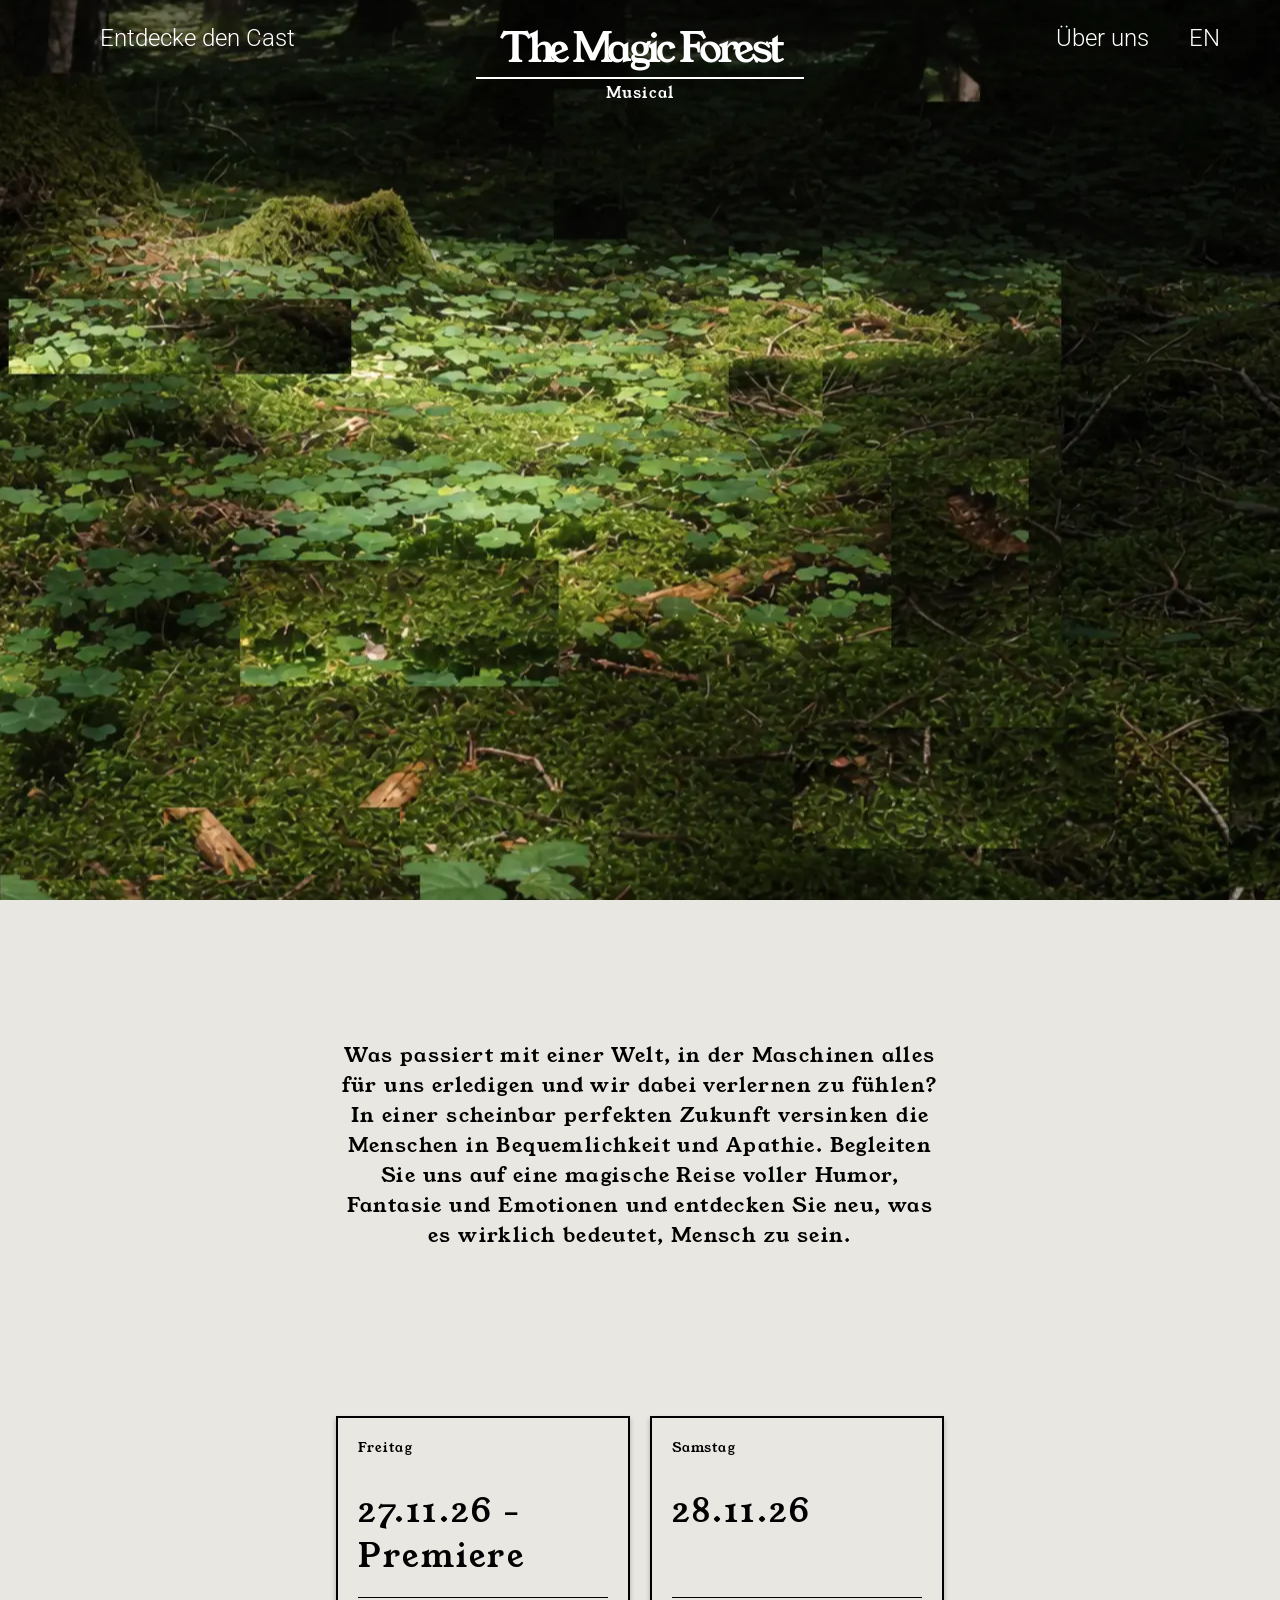
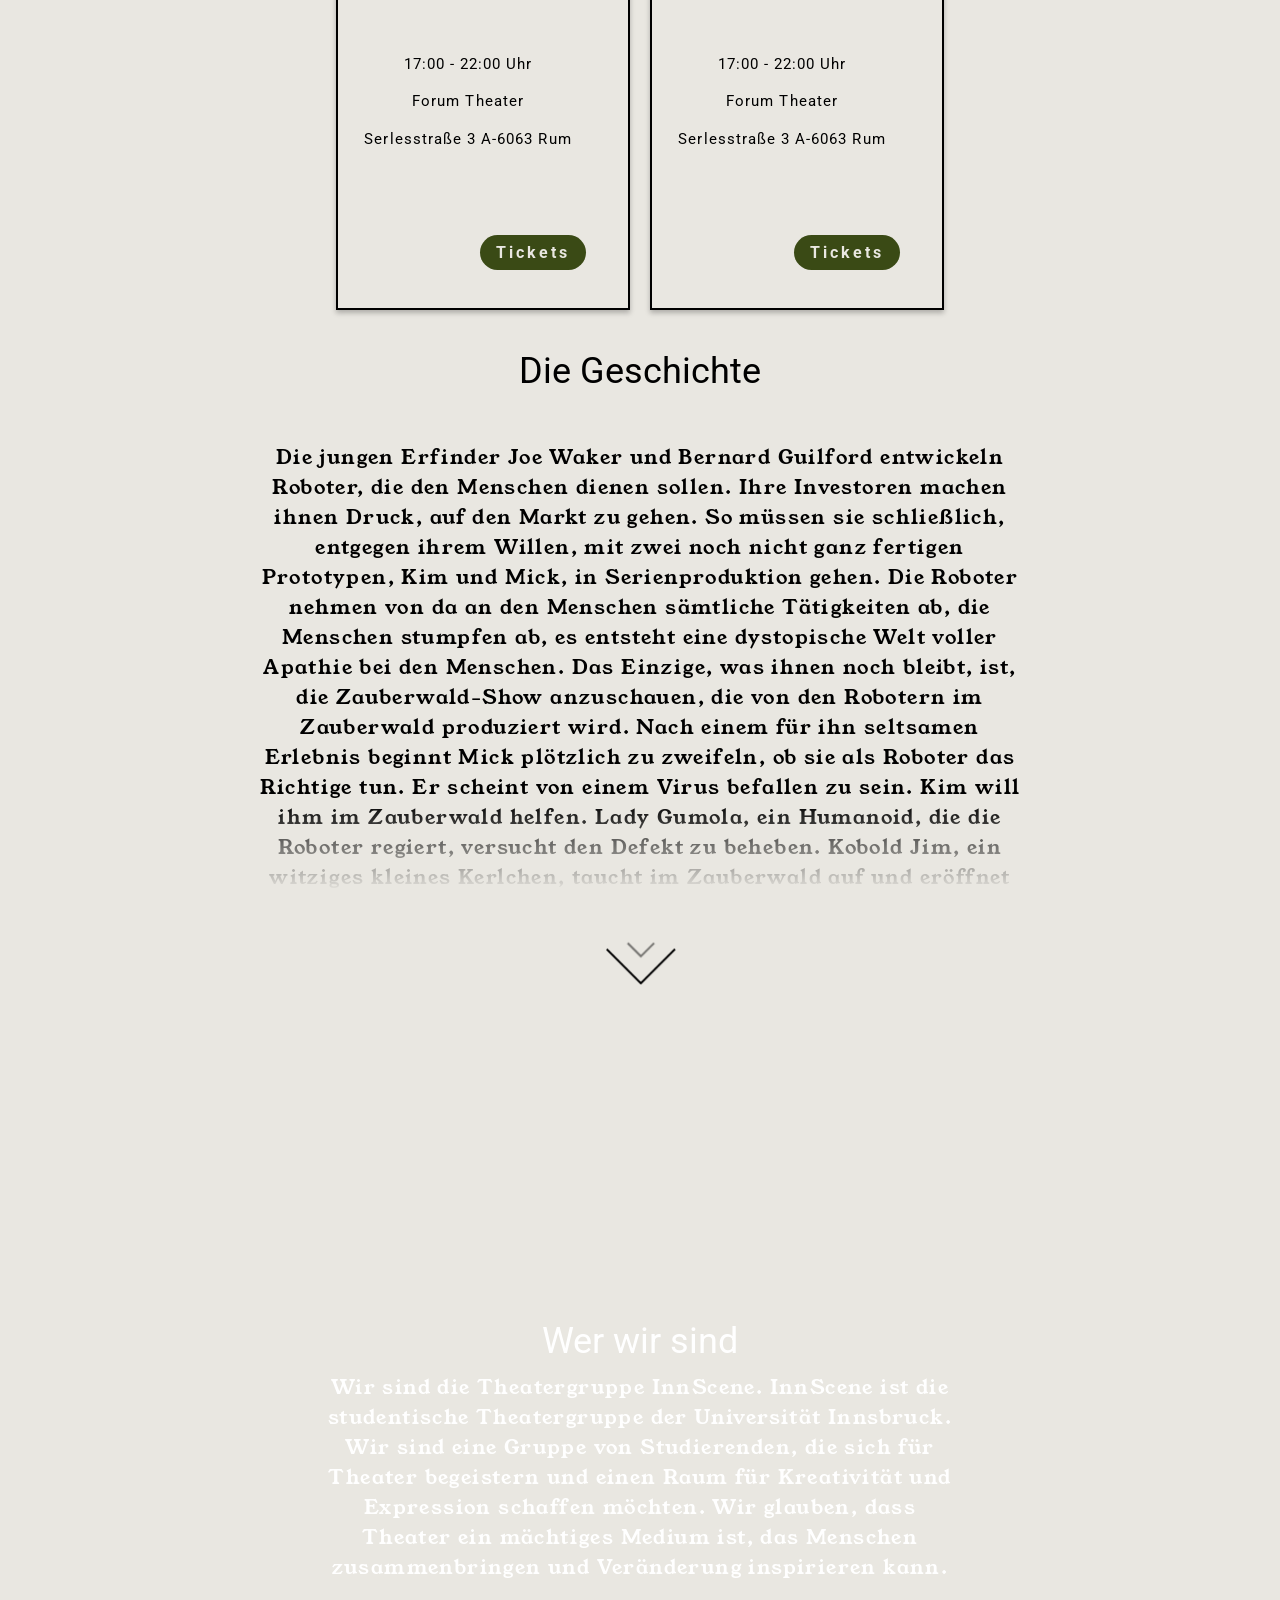
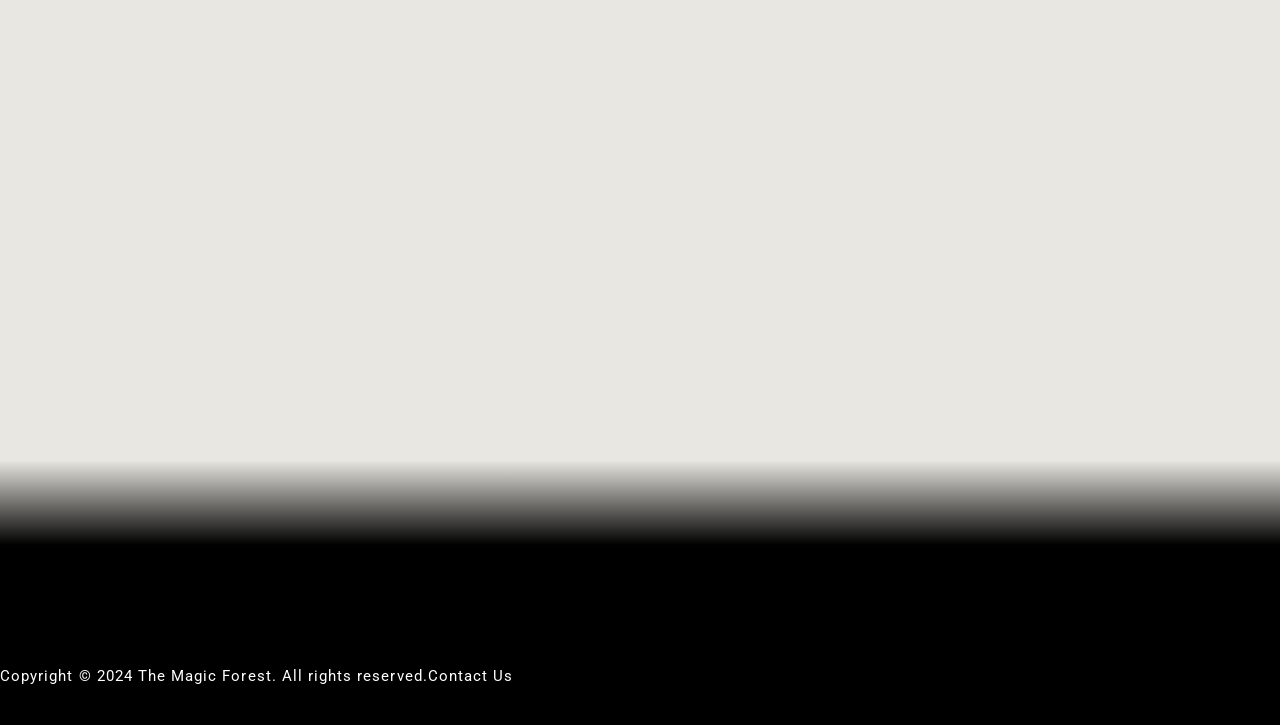
==== DE/index.html @ 2a824b32 "added translated version." ====
<html lang='de'>

<head>
    <meta charset="UTF-8">
    <meta name="viewport" content='width=device-width, initial-scale=1.0'>
    <title>The Magic Forest</title>
    <link rel="stylesheet" href="index_styles.css">
</head>

<body>
    <header id="header">
        <nav>
            <div class=' nav-container'>
                <a href="cast.html">
                    <h3 class="nav-cast-desktop">
                        Entdecke den Cast</h3>
                    <h3 class="nav-cast-mobile">Cast</h3>
                </a>
                <div class="right-nav">
                    <a class="about-link" href="#section4">
                        <h3>
                            Über uns
                        </h3>
                    </a>
                    <a class="language-link" href="../index.html">
                        <h3>
                            EN
                        </h3>
                    </a>
                </div>
            </div>
        </nav>
        <div class='title' , id="title">
            <div class='underline' id='underline'>
                <a href="#header">
                    <div class='sup' , id="sup">
                        The Magic Forest
                    </div>
                    <div class='sub' , id='sub'>Musical</div>
                </a>
            </div>
        </div>
    </header>

    <div class='section2' id="section2">

        <p>Was passiert mit einer Welt, in der Maschinen alles für uns erledigen und wir dabei verlernen zu fühlen?
            In einer scheinbar perfekten Zukunft versinken die Menschen in Bequemlichkeit und Apathie.
            Begleiten Sie uns auf eine magische Reise voller Humor, Fantasie und Emotionen und entdecken Sie neu, was es
            wirklich bedeutet, Mensch zu sein.
        </p>
        <div class='viewing-container'>
            <div class='viewing'>
                <div class='day'>Freitag</div>
                <div class='date'>27.11.26 - Premiere</div>
                <div class='info'>
                    <p>17:00 - 22:00 Uhr </p>
                    <p>Forum Theater</p>
                    <p>Serlesstraße 3 A-6063 Rum</p>
                </div>
                <a href=><button class='get-tickets'>Tickets</button></a>
            </div>
            <div class='viewing'>
                <div class='day'>Samstag</div>
                <div class='date'>28.11.26</div>
                <div class='info'>
                    <p>17:00 - 22:00 Uhr </p>
                    <p>Forum Theater</p>
                    <p>Serlesstraße 3 A-6063 Rum</p>
                </div>
                <a href=><button class='get-tickets'>Tickets</button></a>
            </div>
        </div>

    </div>

    <div class='section3' id="section3">
        <h2>Die Geschichte</h2>
        <p class='story-text'>Die jungen Erfinder Joe Waker und Bernard Guilford entwickeln Roboter, die den Menschen
            dienen sollen. Ihre Investoren machen ihnen Druck, auf den Markt zu gehen. So müssen sie schließlich,
            entgegen ihrem Willen, mit zwei noch nicht ganz fertigen Prototypen, Kim und Mick, in Serienproduktion
            gehen. Die Roboter nehmen von da an den Menschen sämtliche Tätigkeiten ab, die Menschen stumpfen ab, es
            entsteht eine dystopische Welt voller Apathie bei den Menschen. Das Einzige, was ihnen noch bleibt, ist, die
            Zauberwald-Show anzuschauen, die von den Robotern im Zauberwald produziert wird.

            Nach einem für ihn seltsamen Erlebnis beginnt Mick plötzlich zu zweifeln, ob sie als Roboter das Richtige
            tun. Er scheint von einem Virus befallen zu sein. Kim will ihm im Zauberwald helfen. Lady Gumola, ein
            Humanoid, die die Roboter regiert, versucht den Defekt zu beheben. Kobold Jim, ein witziges kleines
            Kerlchen, taucht im Zauberwald auf und eröffnet Kim und Mick, dass er sie zur großen Eiche führen soll, um
            zum Herrscher des Zauberwalds zu gelangen. Auf dem Weg dorthin taucht Lady Gumola wieder auf – sie will Kim
            und Mick für sich gewinnen, um letztlich die Menschen den Robotern untertan zu machen. Kim und Mick lernen
            durch ihre Begegnungen mit Lady Gumola und ihren Weg mit Jim nach und nach verschiedene menschliche
            Emotionen kennen. Nach einer Reise mit Irrungen und Wirrungen kommen Kim und Mick schließlich an ihr Ziel –
            die große Eiche. Dort erkennen die beiden mithilfe von Jim ihre Liebe füreinander. Diese Erkenntnis von
            Liebe löst den Zusammenbruch des Zauberwalds aus, die Welt der Roboter verschwindet, die große Eiche wird
            zerstört und mit ihr der Herrscher des Zauberwalds. Kim und Mick sehen plötzlich diesen Herrscher des
            Zauberwalds und erkennen darin ihren Schöpfer wieder, Joe Waker. So lernen sie die letzte Emotion kennen –
            Trauer.

            Gleichzeitig beginnt eine neue Welt. In dieser Welt erfüllt sich die Vision von Waker und Guilford. Die
            Menschen gewinnen ihre Lebensfreude zurück. Sie existieren zusammen mit Robotern. Und Waker und Guilford
            vollenden gemeinsam mit Kim und Mick ihren ursprünglichen Traum. Sie erschaffen nicht nur Roboter, die den
            Menschen dienen, sondern geben ihnen jetzt, was zu Beginn noch gefehlt hat – die Seele. Die Roboter erhalten
            ihr noch fehlendes Bauteil: den Seelenchip. Waker und Guilford können nun ihr Alter zufrieden genießen und
            die Verwirklichung ihrer Utopie feiern.
        </p>
        <input class='expand-btn' type="checkbox">
    </div>

    <div class="section4" id='section4'>
        <h2 class="section4-h2">Wer wir sind</h2>
        <p class="section4-p">Wir sind die Theatergruppe InnScene. InnScene ist die studentische Theatergruppe der
            Universität Innsbruck. Wir sind eine Gruppe von Studierenden, die sich für Theater begeistern und einen Raum
            für Kreativität und Expression schaffen möchten. Wir glauben, dass Theater ein mächtiges Medium ist, das
            Menschen zusammenbringen und Veränderung inspirieren kann.
        </p>
        <div class='gradient'></div>

    </div>
    <div class='footer'>
        <p>Copyright © 2024 The Magic Forest. All rights reserved.</p>
        <a href="mailto:innscene-anglistik@uibk.ac.at">
            <p>Contact Us</p>
        </a>
    </div>
    <script src='main.js'></script>
</body>



</html>
---- DE/index_styles.css ----
@import url('https://fonts.googleapis.com/css2?family=Roboto:ital,wght@0,100..900;1,100..900&family=Young+Serif&display=swap');

:root {
    --primary-color: #E9E7E1;
    --text-color: black;
    --text-alt-color: white;
    --alt-color: #3A4A15;
    padding: 0;
    margin: 0;
    font-size: 20;

}


a {
    text-decoration: none;
    color: inherit;
    z-index: 1000;
}

h2 {
    font-family: 'Roboto';
    font-size: 1.8em;
    letter-spacing: -7%;
    text-align: center;
    font-weight: 400;
}


h3 {
    font-family: 'Roboto';
    font-size: 1.2em;
    text-align: center;
    font-weight: 300;

}

p {
    font-family: 'Young Serif';
    font-size: 1em;
    font-weight: 300;
    line-height: 1.5em;
    letter-spacing: 0.07em;
}



body {
    background-image: url('../images/background-gradient.webp');
    margin: 0;

    background-attachment: fixed;
    background-position: center;
}

header {
    display: flex;
    justify-content: top;
    flex-direction: column;
    height: 100vh;
    width: 100%;
    margin: 0;
    scroll-snap-align: start;

}

nav {
    width: 100%;
    padding: 0
}

html {
    scroll-snap-type: y proximity;
    background-color: var(--primary-color);
}


.nav-container {
    display: flex;
    flex-direction: row;
    justify-content: space-between;
    margin-left: 5em;
    margin-right: 5em;
    color: var(--text-alt-color);
    margin-top: 0em;
}

.right-nav {
    display: flex;
    flex-direction: row;


    margin-left: auto;

}

.language-link {
    margin-left: 1em;
    padding-left: 1em;

}

.language-link:hover {
    text-decoration: underline;
}

.nav-cast-mobile {
    display: none;
}

.nav-cast-desktop {
    display: block;
}

.title {
    z-index: 100;
    display: flex;
    flex-direction: column;
    justify-content: bottom;
    align-items: center;
    animation-name: move;
    animation-duration: 2s;
    animation-delay: 1s;
    animation-fill-mode: forwards;
    margin-top: 40vh;
    width: 100%;
    align-self: center;
    position: absolute;







}

.underline {
    display: flex;
    flex-direction: column;
    justify-content: center;
    align-self: bottom;
    align-items: center;



}

.sup {
    font-family: 'Young serif';
    font-size: 96px;
    letter-spacing: -0.1em;
    font-weight: 300;
    color: var(--text-alt-color);
    border-bottom: var(--text-alt-color) 2px solid;
    padding-left: 0.6em;
    padding-right: 0.6em;
    padding-bottom: -10px;
    animation-name: size-sup;
    animation-delay: 1s;
    animation-duration: 2s;
    animation-fill-mode: forwards;
    text-align: center;
}


.sub {
    margin-top: 0.2em;
    font-family: 'Young serif';
    font-size: 36px;
    color: white;
    letter-spacing: 0.07em;
    animation-name: size-sub;
    animation-duration: 2s;
    animation-delay: 1s;
    animation-fill-mode: forwards;
    text-align: center;
}


@keyframes move {



    to {
        margin-top: 0;
        padding-top: 1em;

    }
}

@keyframes size-sup {
    to {
        font-size: 40px;
    }
}

@keyframes size-sub {
    to {
        font-size: 15px;
        letter-spacing: 0.08em;
    }

}




.sup.scrolled {
    color: var(--text-color);
    border-bottom: var(--text-color) 1.5px solid;
    font-size: 40px;
}

.sub.scrolled {
    color: var(--text-color);
    font-size: 15px;
    letter-spacing: 0.08em;

}

.title.scrolled {
    width: 100%;
    padding-bottom: 1em;
    background-image: none;
    margin-top: 0em;
    position: fixed;
    background-color: var(--primary-color);
    padding-top: 1em;
    height: 63px;

}



.underline.scrolled {
    border-bottom: var(--text-color) 2px solid;
    box-shadow: 0px 10px 5px -6px rgba(0, 0, 0, 0.452);
    width: 90%;

}




.section2 {
    background-color: var(--primary-color);
    height: auto;
    min-height: 100vh;
    width: 100%;
    display: flex;
    flex-wrap: wrap;
    flex-direction: row;
    justify-content: space-around;
    align-items: center;
    scroll-snap-align: start;





}


.section2 p {
    width: 30em;
    padding-left: 2em;

}

.viewing-container {
    display: flex;
    flex-direction: row;
    align-items: space-between;
    text-align: center;
    flex-wrap: wrap;
    justify-content: center;
    margin-top: 15vh;
    padding-right: 2em;
}

.viewing {
    border: var(--text-color) 2px solid;
    padding: 1em;
    width: 250px;
    height: 450px;
    margin: 0.5em;
    box-shadow: 0px 3px 5px 0px rgba(0, 0, 0, 0.252);


}

.day {
    font-family: 'Young serif';
    font-size: 13px;
    letter-spacing: 0.08em;
    text-align: left;
}

.date {
    font-family: 'Young serif';
    font-size: 32px;
    letter-spacing: 0.08em;
    margin-top: 1em;
    text-align: left;
    position: absolute;
    width: 200px;



}

.info {


    margin-left: auto;
    margin-right: auto;
    border-top: var(--text-color) 1.5px solid;
    padding-top: 2em;
    margin-top: 7em;
}




.info p {
    font-family: 'roboto';
    font-size: 15px;
    font-weight: 400;
    text-align: center;
    width: auto;
    padding: 0;

}

.get-tickets {
    font-family: 'roboto';
    letter-spacing: 0.18em;
    font-weight: 700;
    background-color: var(--alt-color);
    border-radius: 20em;
    padding: 0.5em 1em;
    border: none;
    color: var(--primary-color);
    margin-top: 70px;
    margin-left: 100px;
    font-size: 0.8em;
}

.get-tickets:hover {
    background-color: rgb(218, 218, 199);
    border: var(--alt-color) 1.5px solid;
    color: var(--text-color);
}



.section3 {
    background-color: var(--primary-color);
    height: 100vh;
    width: 100%;
    display: flex;
    flex-direction: column;
    align-items: center;
    margin-bottom: 0;
    scroll-snap-align: start;
    scroll-margin-top: 100px;
}

.story-text {
    padding-left: 20%;
    padding-right: 20%;
    text-align: center;
    --max-lines: 15;
    --line-hight: 30px;
    height: calc(var(--max-lines) * var(--line-hight));
    overflow: hidden;
    position: relative;




}

.story-text:has(+.expand-btn:not(:checked))::before {
    content: '';
    position: absolute;
    left: 0;
    right: 0;
    width: 100%;
    height: calc(var(--line-hight) * 3);
    bottom: 0;
    pointer-events: none;
    background: linear-gradient(to bottom, transparent, var(--primary-color));

}

.expand-btn {
    appearance: none;
    width: 70px;
    height: 70px;
    background-image: url('../images/Button-expand.png');
    background-size: contain;





}

.expand-btn:hover {
    transform: scale(1.1);
}

.expand-btn:checked {
    transform: rotate(180deg);
}


.story-text:has(+ .expand-btn:checked) {
    height: auto;
}

.section3:has(.expand-btn:checked) {
    height: auto;
    padding-bottom: 2em;
}


.section4 {
    background-image: url('../images/Group_shot.webp');
    background-size: cover;
    background-position: center top;

    width: 100%;
    height: 95%;
    margin-top: -1.5em;
    display: flex;
    flex-direction: column;
    justify-content: flex-start;
    align-items: center;
    padding-top: 5em;
    scroll-snap-align: start;
}

.section4-h2 {
    color: var(--text-alt-color);
    position: center;
    animation-name: fade_out;
    animation-timeline: view();
    animation-range: 85% 90%;
    animation-fill-mode: forwards;

}

@keyframes fade_out {
    to {
        opacity: 0;
    }
}

.section4-p {
    color: var(--text-alt-color);
    width: 50%;
    text-align: center;
    margin-top: -1em;
    animation-name: fade_out;
    animation-timeline: view();
    animation-range: 75% 85%;
    animation-fill-mode: forwards;
}

.gradient {
    margin-top: auto;
    left: 0;
    width: 100%;
    height: 10%;
    background-image: linear-gradient(to bottom, transparent, var(--text-color));
    pointer-events: none;

}


.footer {
    background-color: var(--text-color);
    height: 20vh;
    width: 100%;
    display: flex;
    flex-direction: row;
    justify-content: top;
    scroll-snap-align: end;

}

.footer p {
    color: var(--text-alt-color);
    font-family: 'roboto';
    font-size: 15px;
    font-weight: 400;
    text-align: center;
    margin-top: 8em;
}

@media (max-width: 1325px) {

    .nav-container {

        margin-right: 3em;
    }

    .section2 {
        padding-top: 6em;
    }

    .viewing-container {
        margin-left: 2em;
    }

    .section2 p {
        margin-right: 2em;
        text-align: center;
    }
}

@media (max-width: 970px) {
    .nav-cast-desktop {
        display: none;
    }

    .nav-cast-mobile {
        display: block;
    }


}

@media (max-width: 768px) {
    :root {
        font-size: 16px;
    }

    body {
        background-image: none;
        background-color: var(--primary-color);

    }


    header {
        background-image: url('images/background-gradient_low_quality.webp');
        background-size: cover;
        background-position: top center;
        height: 50%;
    }

    .about-link {
        display: none;
    }

    .title {
        font-size: 1.2em;
        margin-top: 0vh;
        position: fixed;
        padding: 0.5em;
        animation-name: none !important;
        animation-duration: 0s !important;
        animation-delay: 0s !important;
        animation-fill-mode: none !important;
    }

    .sup {
        font-size: 1.2em;
        animation-name: none !important;
        animation-duration: 0s !important;
        animation-delay: 0s !important;
        animation-fill-mode: none !important;
    }

    .sub {
        font-size: 0.7em;
        margin-top: 0em;
        letter-spacing: 0.1em;
        animation-name: none !important;
        animation-duration: 0s !important;
        animation-delay: 0s !important;
        animation-fill-mode: none !important;
    }

    .title.scrolled {
        font-size: 1.2em;
        height: 45px;
        padding-top: 0.5em;
        padding-bottom: 0.5em;
        height: 60px;
    }

    .sup.scrolled {
        font-size: 1.2em;
        border-bottom-width: 1px;
        padding-left: 0.1em;
        padding-right: 0.1em;
    }

    .sub.scrolled {
        font-size: 0.7em;
        margin-top: 0em;
        letter-spacing: 0.1em;

    }

    .nav-container {

        margin-left: 3em;
        margin-right: 3em;
        padding: 0.5em 0;
    }

    nav {
        font-size: 0.9em;
        padding: 0.2em 0;
    }



    a {
        font-size: 0.95em;
        padding: 0.3em 0.5em;
    }

    .section2 {
        height: auto;
        padding-top: 0;
    }



    .viewing-container {
        width: 100%;
        padding: 0;
        margin-left: 0;
        margin-top: -5em;
    }

    .viewing {

        width: 160px;
        height: 320px;
        padding: 0.5em;
        margin-top: 0.5em;
        margin-left: 0.5em;
        margin-right: 0.5em;
    }

    .day {
        font-size: 11px;
    }

    .date {
        font-size: 1em;
        width: auto;
        position: absolute;
        margin-top: 2em;

    }

    .info {
        padding-top: 1em;
        margin-top: 5em;
    }

    .info p {
        font-size: 12px;
        margin-left: auto;
        margin-right: auto;

    }

    .get-tickets {
        font-size: 0.9em;
        padding: 0.5em 1em;
        margin-top: 50px;
        margin-left: 20px;

    }

    .section3 {
        padding-top: 2em;
        scroll-margin-top: 75px;
        padding-bottom: 5em;
        height: auto;
    }

    .story-text {
        padding-left: 5%;
        padding-right: 5%;
    }

    .expand-btn {
        width: 50px;
        height: 50px;

    }

    .story-text:has(+.expand-btn:not(:checked))::before {
        width: 100%;

        margin: 0;
        position: absolute;
        left: 0;
    }

    .section4 {
        background-image: url('images/Group_Shot_low_quality.webp');
        background-size: fill;
        height: 90%;
    }

    .section4-p {
        width: 90%;
        font-size: 0.9em;
        animation-name: none !important;
        animation-duration: 0s !important;
        animation-delay: 0s !important;
        animation-fill-mode: none !important;

    }

    .section4-h2 {
        animation-name: none !important;
        animation-duration: 0s !important;
        animation-delay: 0s !important;
        animation-fill-mode: none !important;
    }

}

@media (max-width: 391px) {
    .viewing {

        width: 140px;
        height: 280px;

    }

    .day {
        font-size: 10px;
    }

    .date {
        font-size: 1em;
        width: 100px;
        margin-top: 1em;


    }



    .info p {
        font-size: 11px;


    }

    .get-tickets {
        font-size: 0.7em;
        margin-top: 30px;
        margin-left: 30px;

    }

    .footer p {

        font-size: 9px;
    }
}
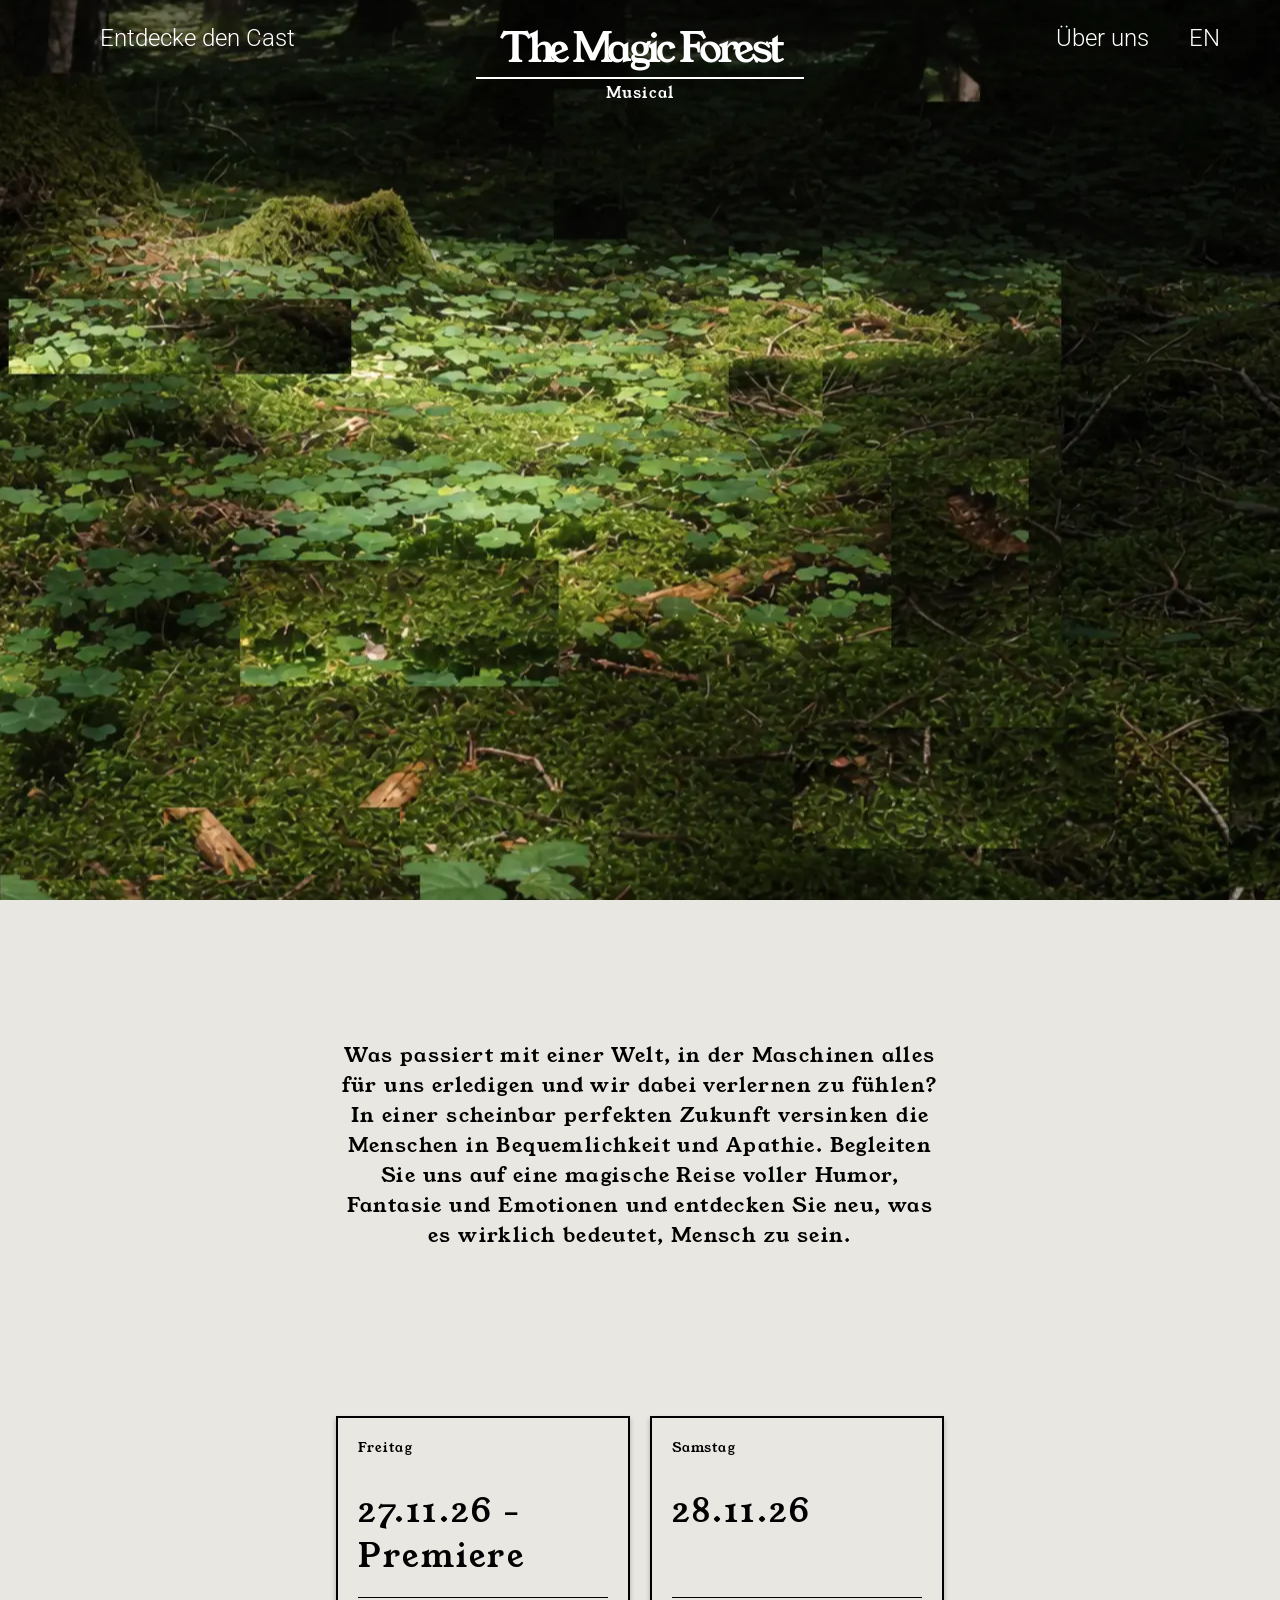
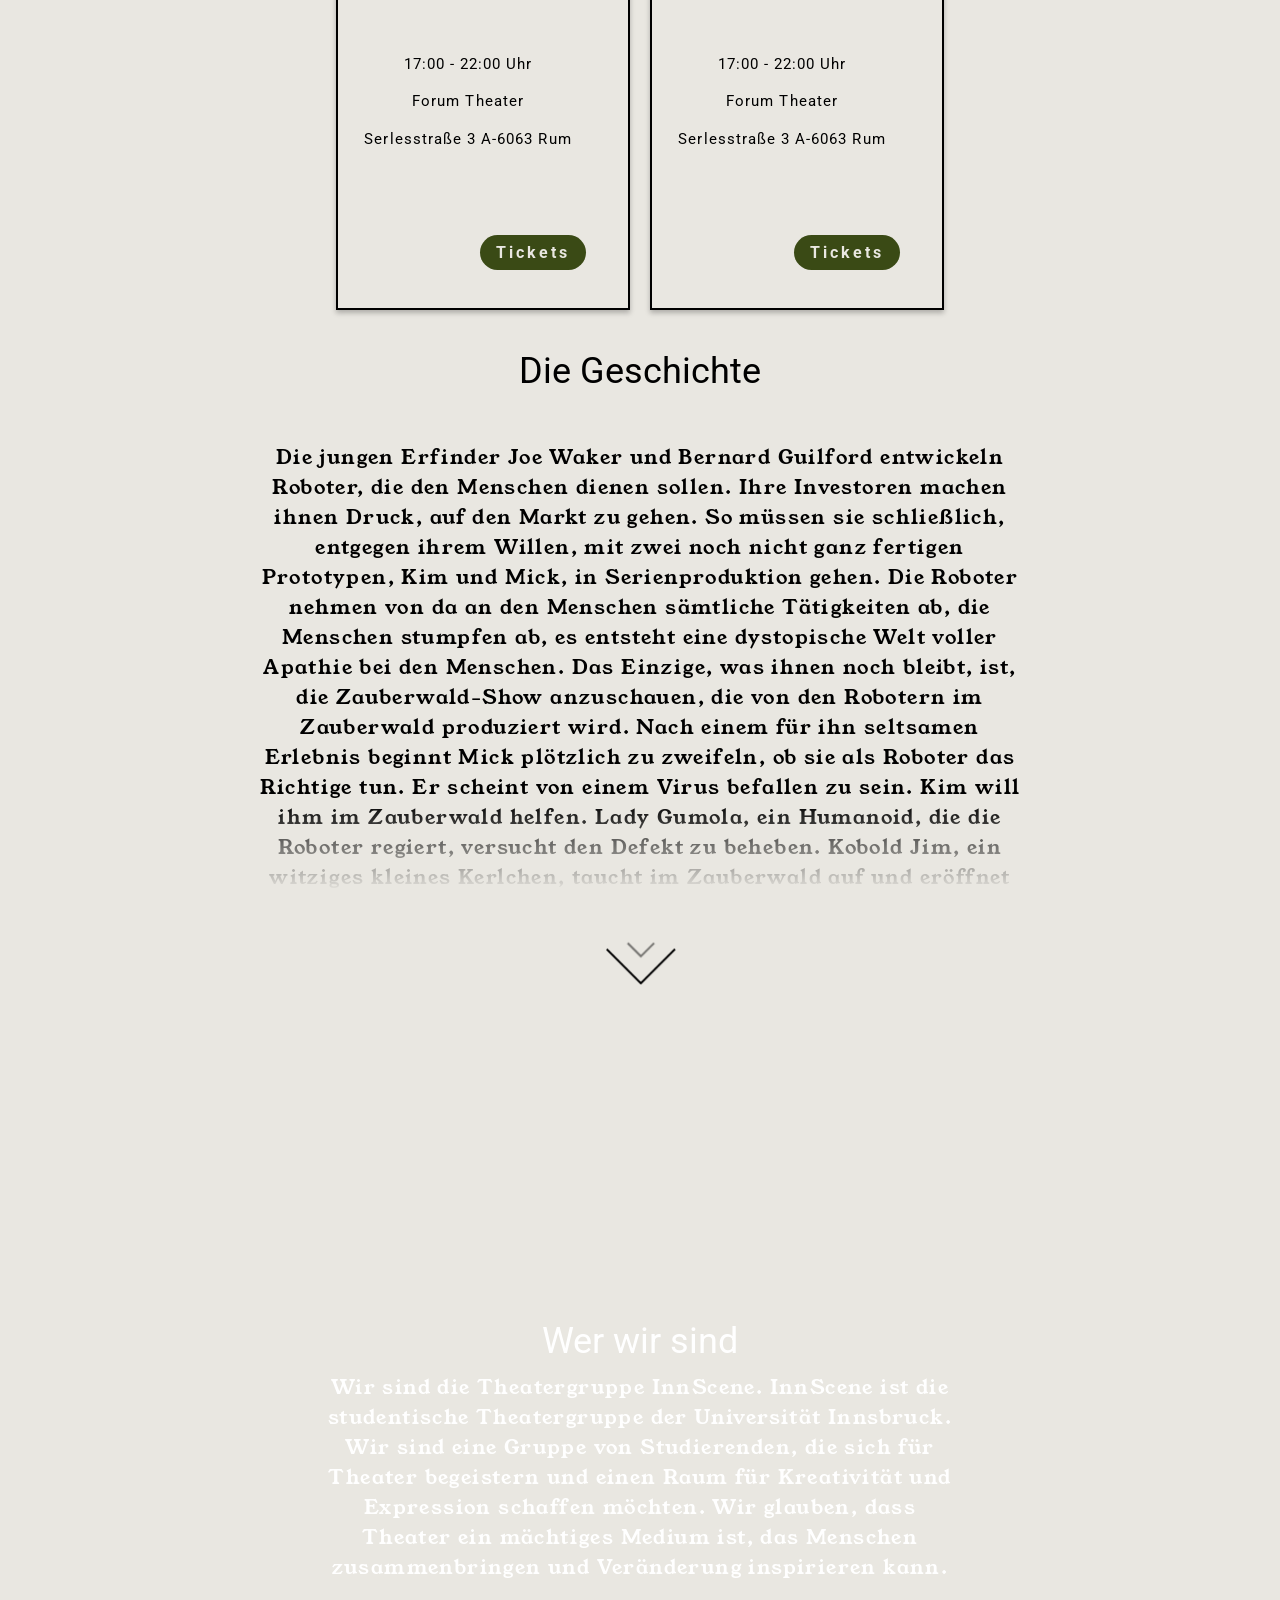
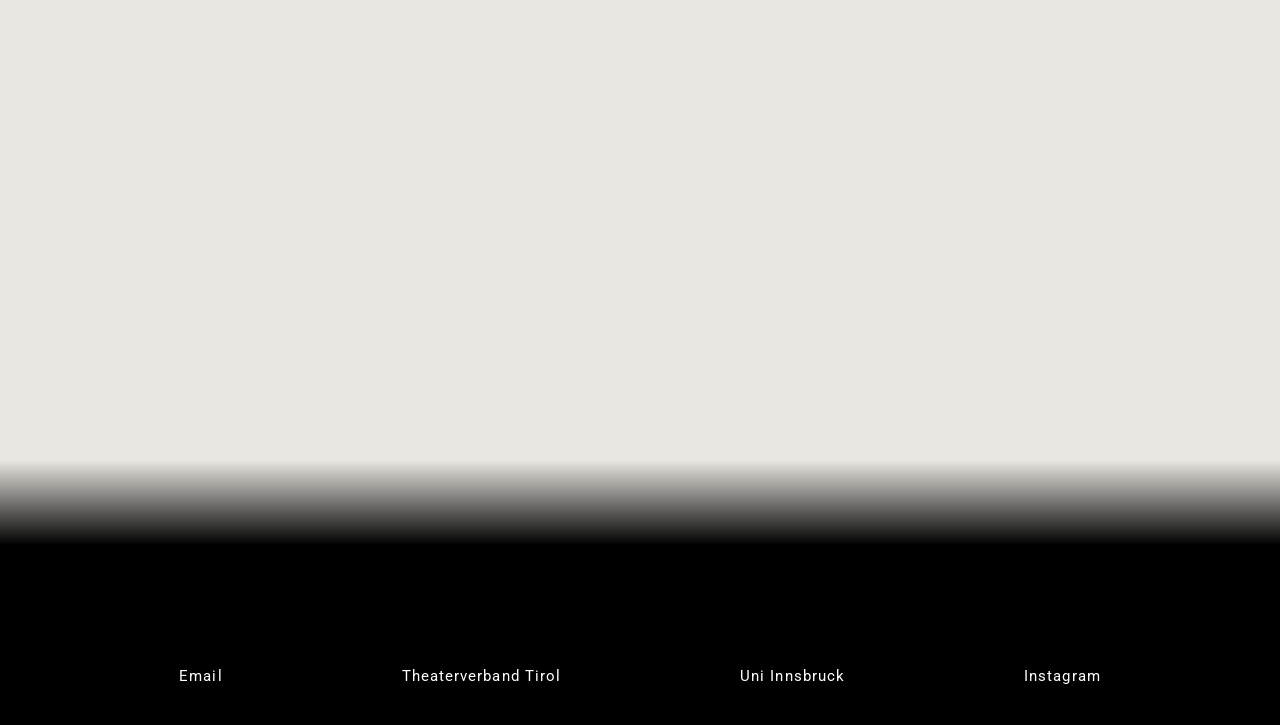
==== commit e8e57456: "finished 1." ====
--- a/DE/index.html
+++ b/DE/index.html
@@ -58,7 +58,8 @@
                     <p>Forum Theater</p>
                     <p>Serlesstraße 3 A-6063 Rum</p>
                 </div>
-                <a href=><button class='get-tickets'>Tickets</button></a>
+                <a href="https://www.eventim-light.com/at/a/69b90f3b25e3f94ed7a30912/e/69b91fe34b604831cb5d29b1"><button
+                        class='get-tickets'>Tickets</button></a>
             </div>
             <div class='viewing'>
                 <div class='day'>Samstag</div>
@@ -68,7 +69,8 @@
                     <p>Forum Theater</p>
                     <p>Serlesstraße 3 A-6063 Rum</p>
                 </div>
-                <a href=><button class='get-tickets'>Tickets</button></a>
+                <a href="https://www.eventim-light.com/at/a/69b90f3b25e3f94ed7a30912/e/69b9216a25e3f94ed7a311df"><button
+                        class='get-tickets'>Tickets</button></a>
             </div>
         </div>
 
@@ -118,11 +120,22 @@
 
     </div>
     <div class='footer'>
-        <p>Copyright © 2024 The Magic Forest. All rights reserved.</p>
         <a href="mailto:innscene-anglistik@uibk.ac.at">
-            <p>Contact Us</p>
+            <p>Email</p>
         </a>
+        <a href="https://www.theaterverbandtirol.at/buehnen/buehne/theatre-group-innscene">
+            <p>Theaterverband Tirol</p>
+        </a>
+        <a href="https://www.uibk.ac.at/en/anglistik/studies/initiatives-resources/english-drama-group/">
+            <p>Uni Innsbruck</p>
+        </a>
+        <a href="https://www.instagram.com/innscene_uibk?igsh=eWNnMnFjaW56dGh6&utm_source=qr">
+            <p>Instagram</p>
+        </a>
+
+
     </div>
+
     <script src='main.js'></script>
 </body>
 
--- a/DE/index_styles.css
+++ b/DE/index_styles.css
@@ -468,6 +468,7 @@
     animation-timeline: view();
     animation-range: 75% 85%;
     animation-fill-mode: forwards;
+
 }
 
 .gradient {
@@ -487,10 +488,14 @@
     width: 100%;
     display: flex;
     flex-direction: row;
-    justify-content: top;
+    justify-content: space-evenly;
+    align-items: top;
     scroll-snap-align: end;
 
-}
+
+}
+
+
 
 .footer p {
     color: var(--text-alt-color);
@@ -547,7 +552,7 @@
 
 
     header {
-        background-image: url('images/background-gradient_low_quality.webp');
+        background-image: url('../images/background-gradient_low_quality.webp');
         background-size: cover;
         background-position: top center;
         height: 50%;
@@ -710,7 +715,7 @@
     }
 
     .section4 {
-        background-image: url('images/Group_Shot_low_quality.webp');
+        background-image: url('../images/Group_Shot_low_quality.webp');
         background-size: fill;
         height: 90%;
     }
@@ -732,6 +737,10 @@
         animation-fill-mode: none !important;
     }
 
+    .footer p {
+        font-size: 10px;
+    }
+
 }
 
 @media (max-width: 391px) {
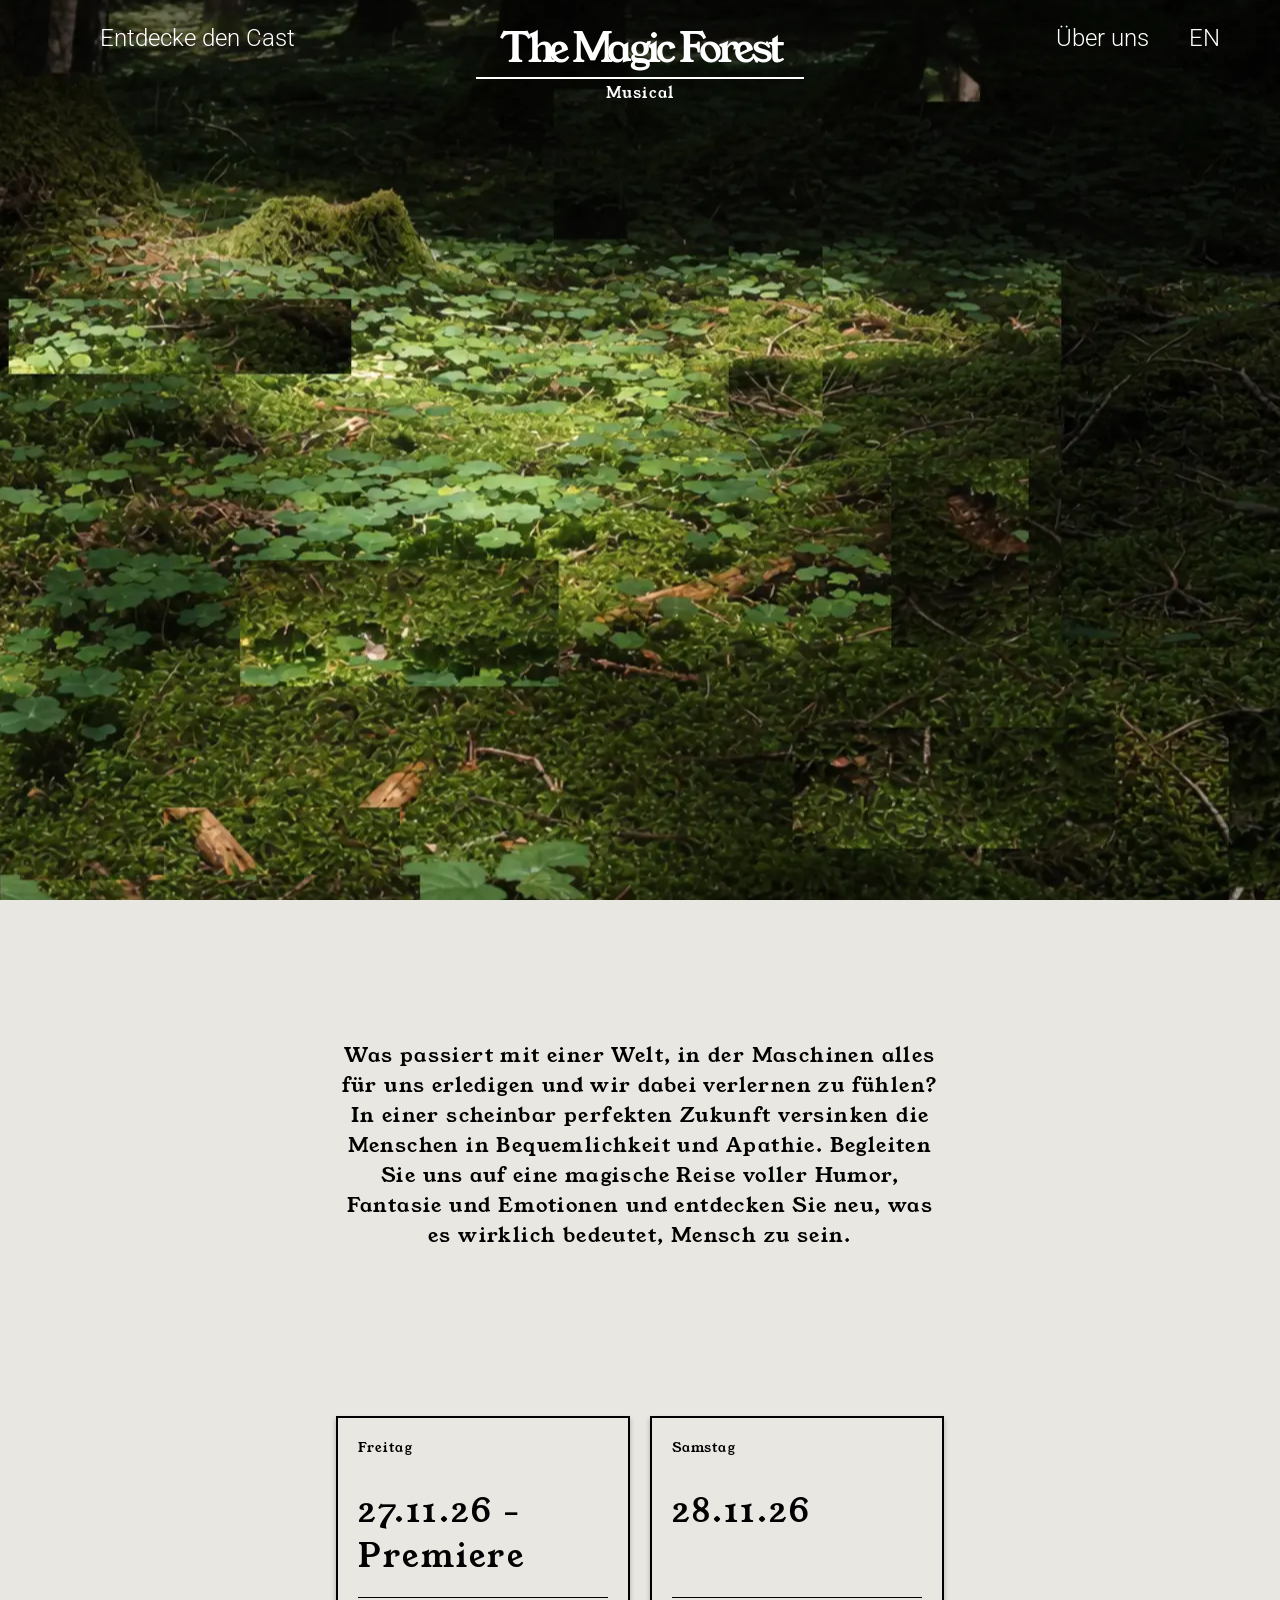
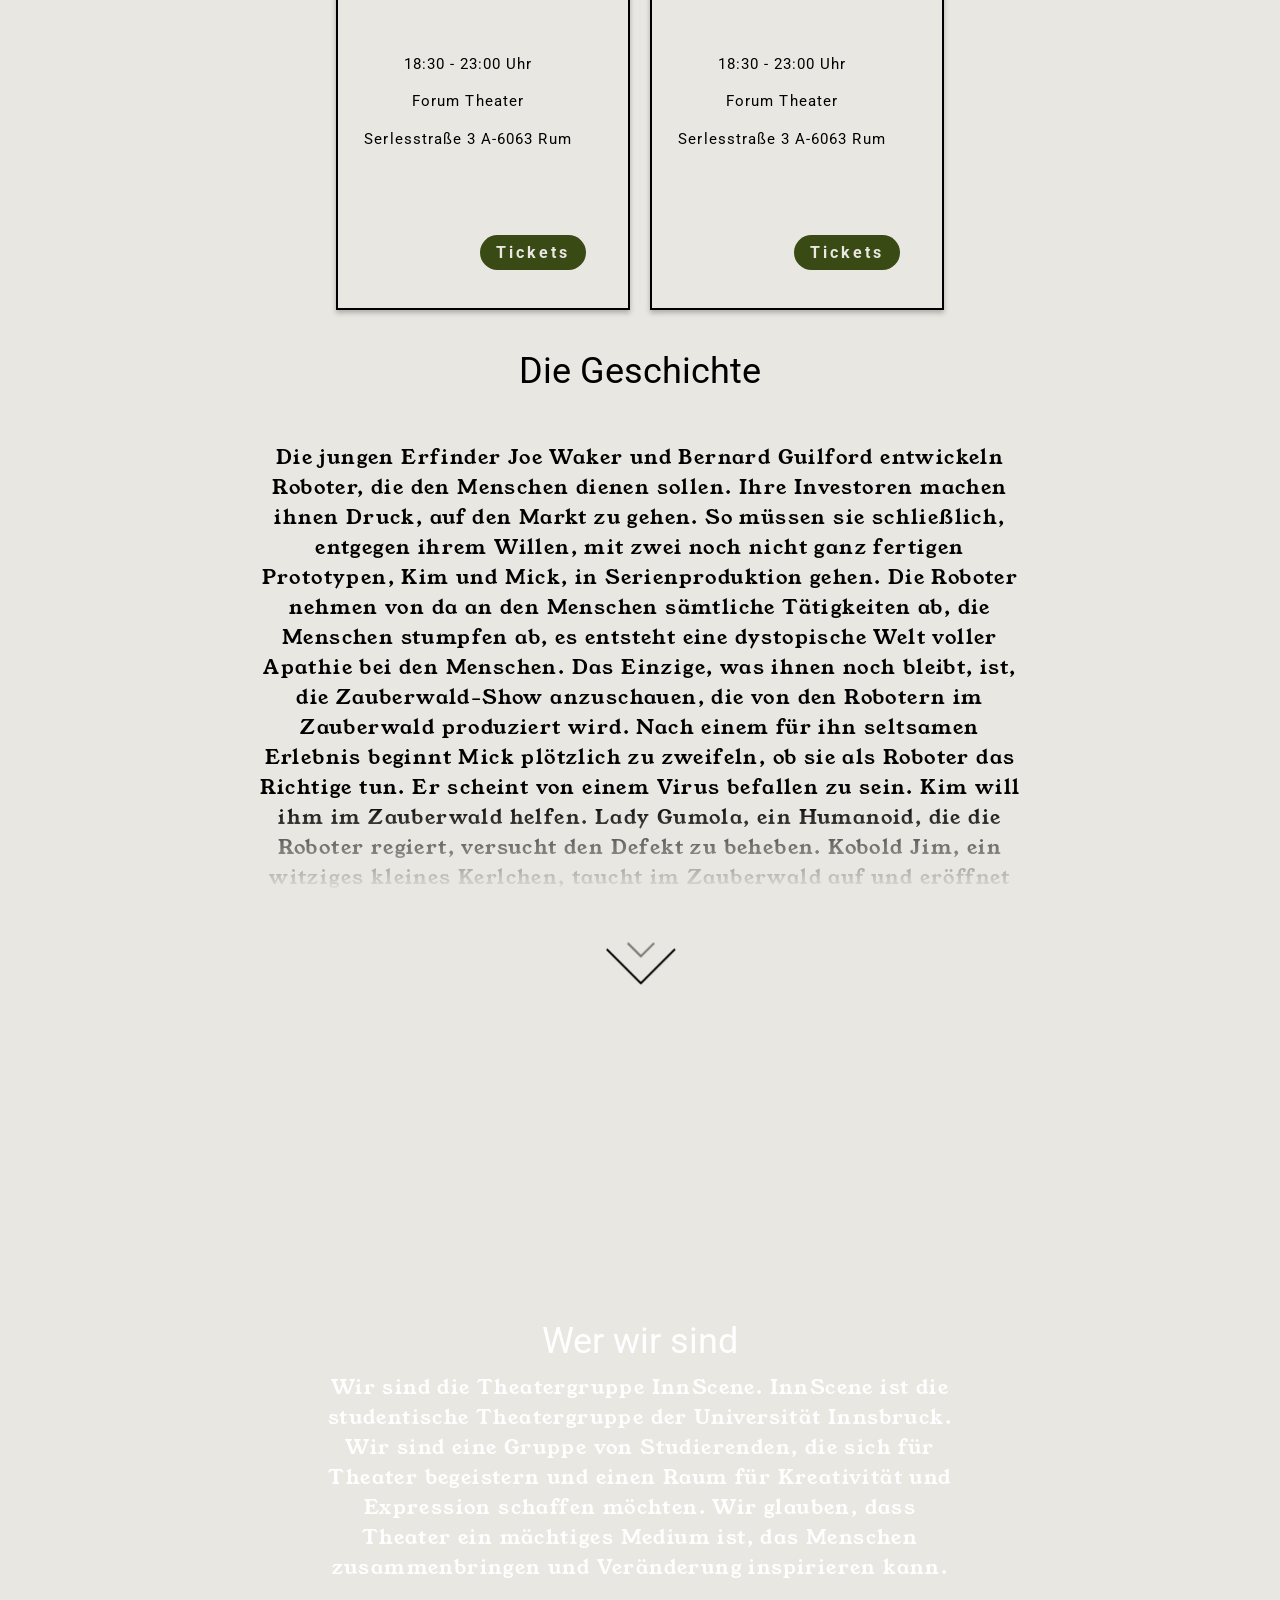
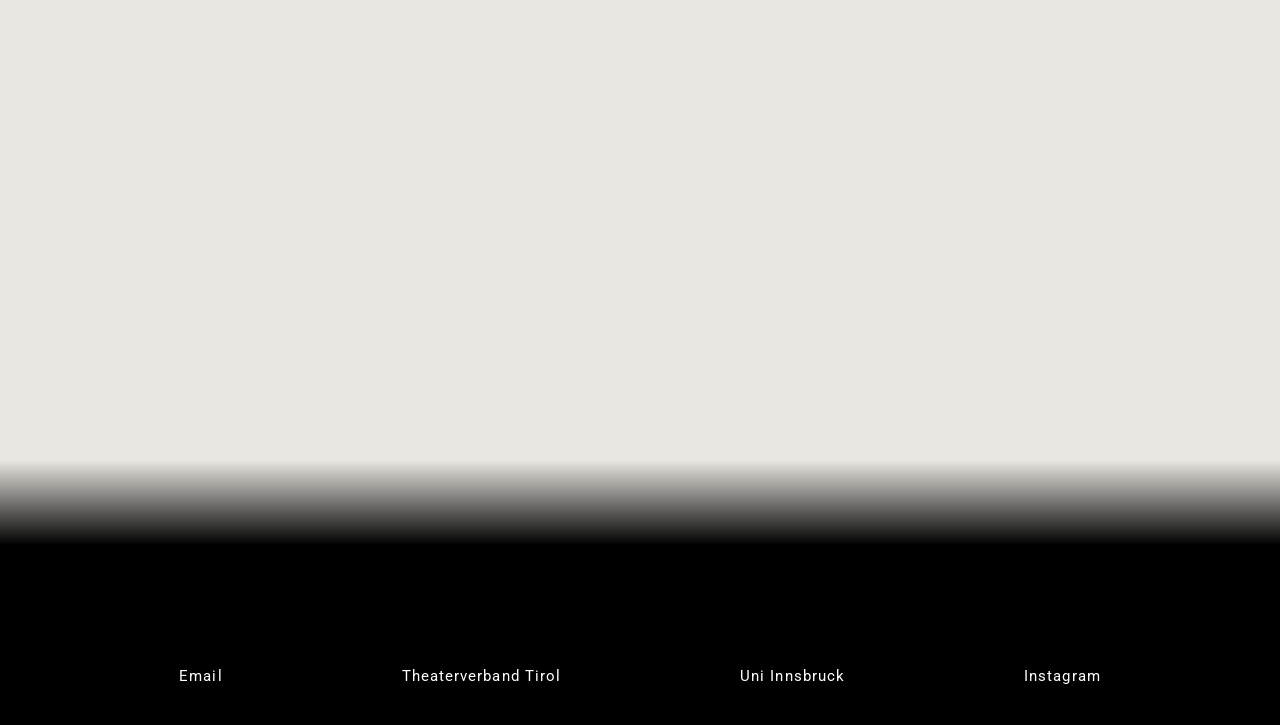
==== commit fe563fb3: "time changes" ====
--- a/DE/index.html
+++ b/DE/index.html
@@ -54,7 +54,7 @@
                 <div class='day'>Freitag</div>
                 <div class='date'>27.11.26 - Premiere</div>
                 <div class='info'>
-                    <p>17:00 - 22:00 Uhr </p>
+                    <p>18:30 - 23:00 Uhr </p>
                     <p>Forum Theater</p>
                     <p>Serlesstraße 3 A-6063 Rum</p>
                 </div>
@@ -65,7 +65,7 @@
                 <div class='day'>Samstag</div>
                 <div class='date'>28.11.26</div>
                 <div class='info'>
-                    <p>17:00 - 22:00 Uhr </p>
+                    <p>18:30 - 23:00 Uhr </p>
                     <p>Forum Theater</p>
                     <p>Serlesstraße 3 A-6063 Rum</p>
                 </div>
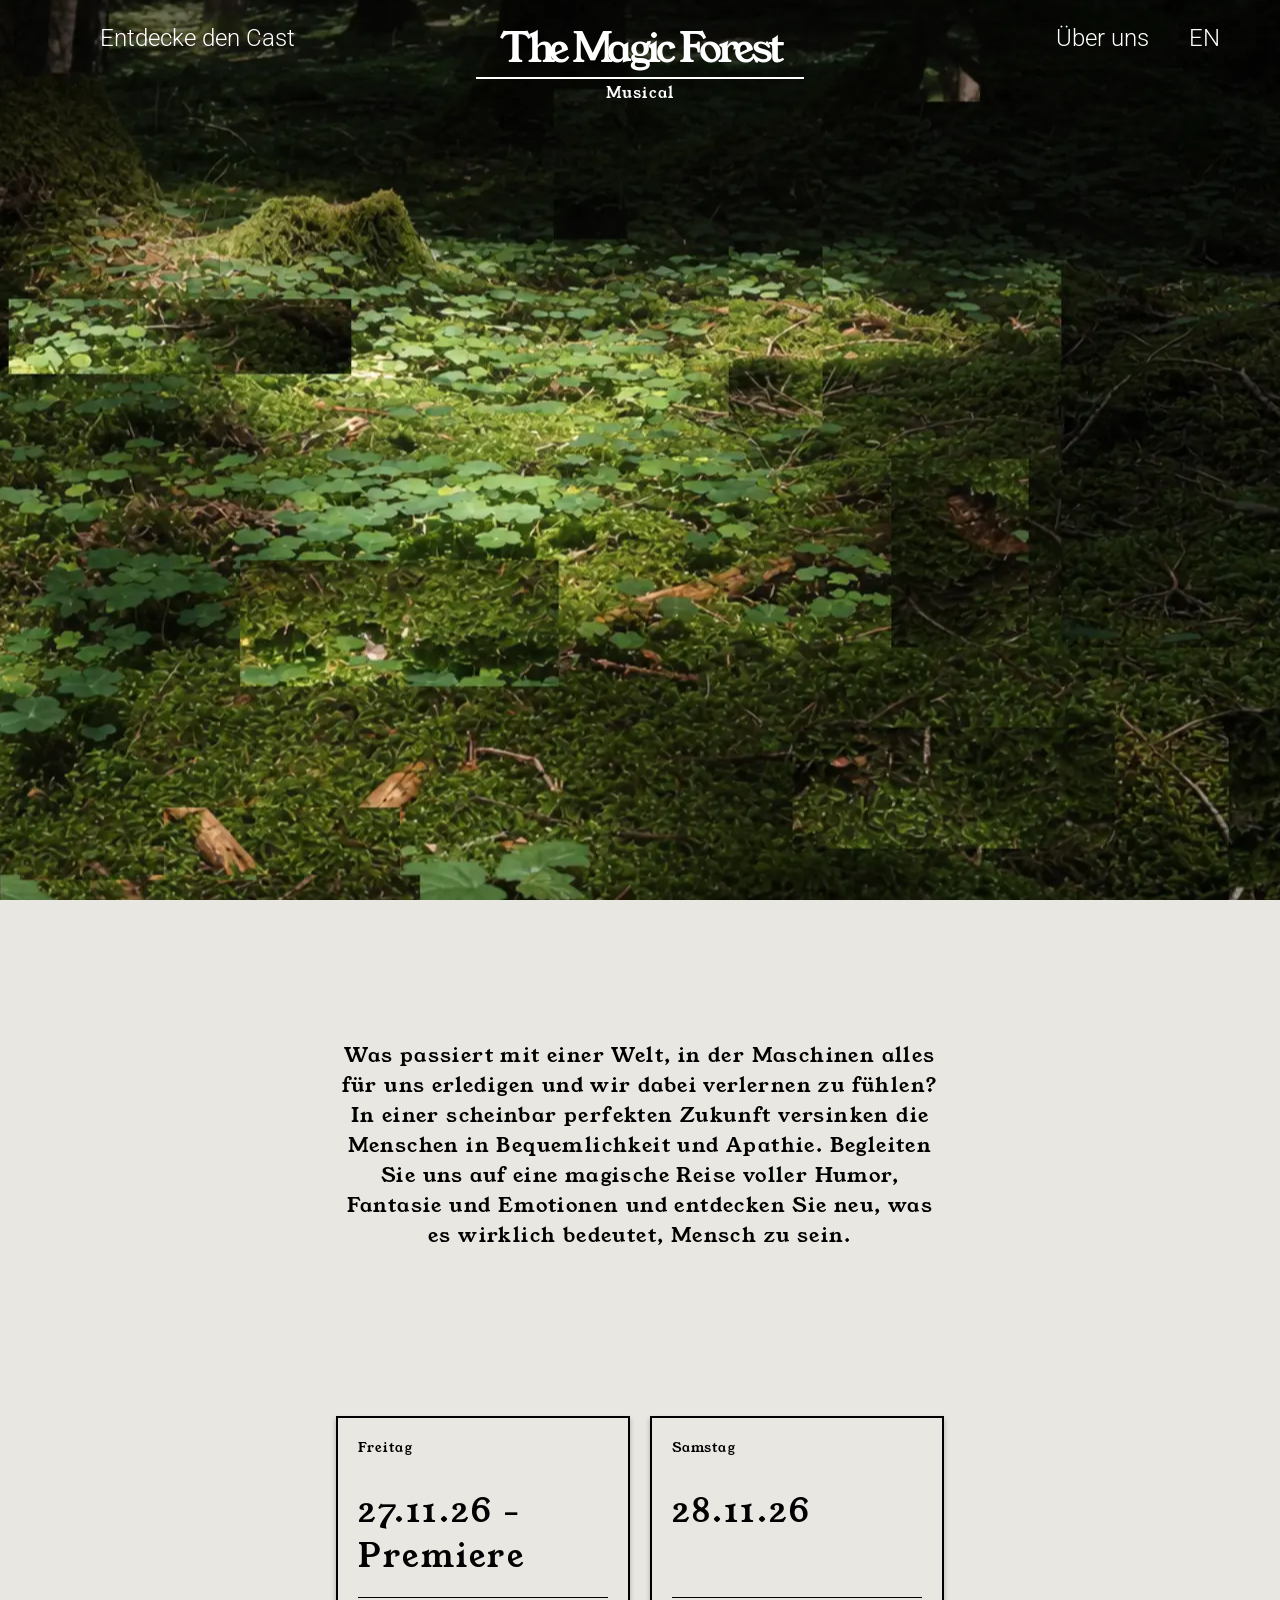
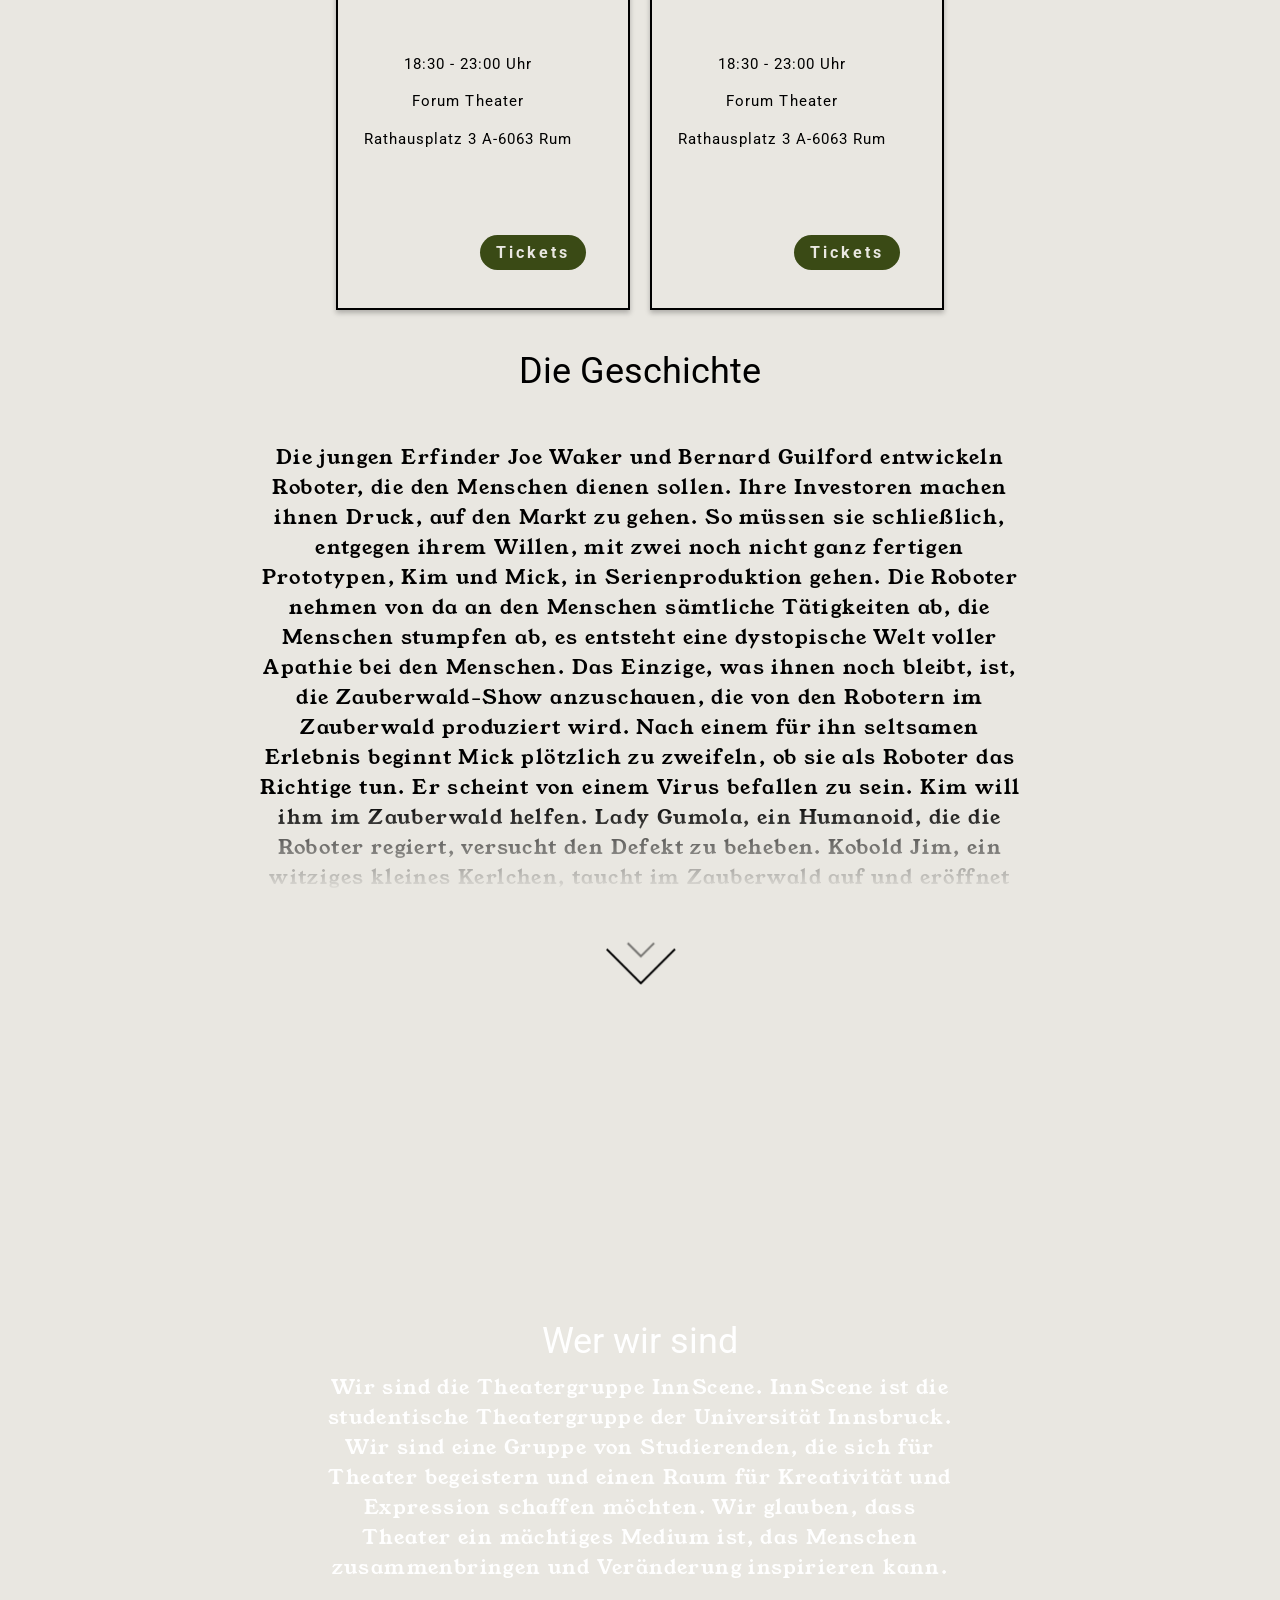
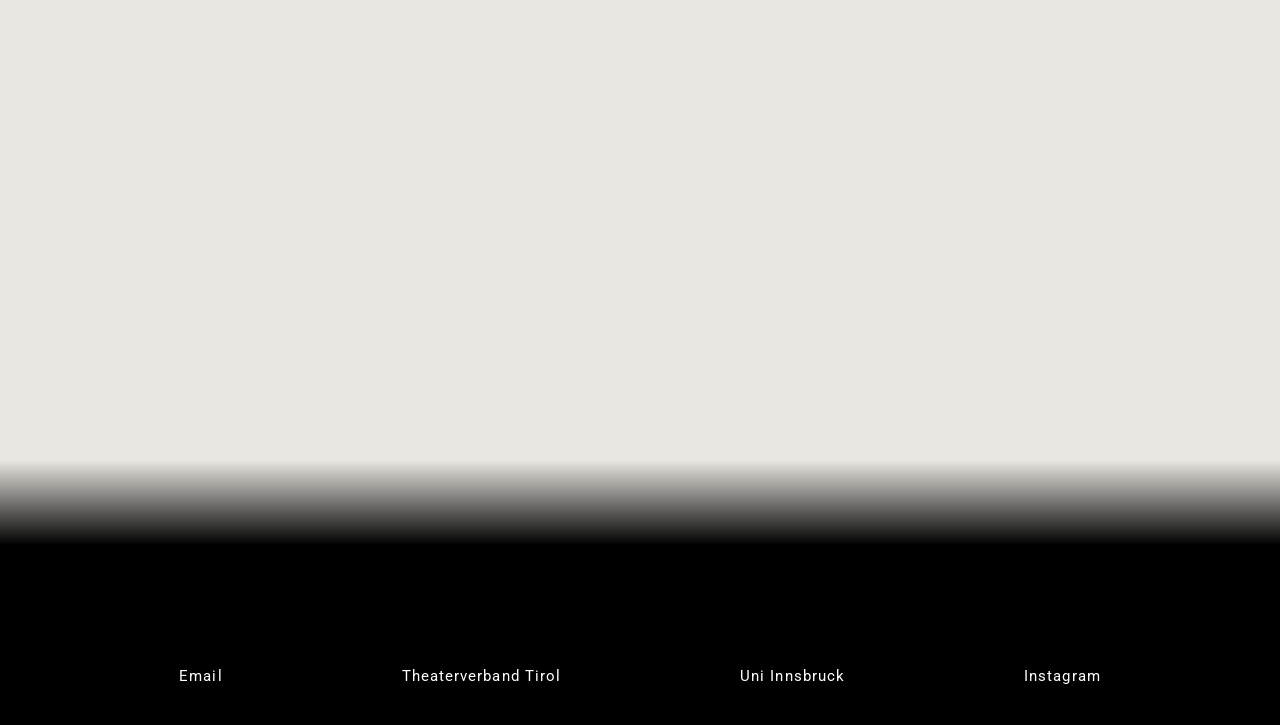
==== commit 5e9236b0: "fixed adress" ====
--- a/DE/index.html
+++ b/DE/index.html
@@ -5,6 +5,7 @@
     <meta name="viewport" content='width=device-width, initial-scale=1.0'>
     <title>The Magic Forest</title>
     <link rel="stylesheet" href="index_styles.css">
+    <link rel="icon" href="../images/Icon.jpeg">
 </head>
 
 <body>
@@ -56,7 +57,7 @@
                 <div class='info'>
                     <p>18:30 - 23:00 Uhr </p>
                     <p>Forum Theater</p>
-                    <p>Serlesstraße 3 A-6063 Rum</p>
+                    <p>Rathausplatz 3 A-6063 Rum</p>
                 </div>
                 <a href="https://www.eventim-light.com/at/a/69b90f3b25e3f94ed7a30912/e/69b91fe34b604831cb5d29b1"><button
                         class='get-tickets'>Tickets</button></a>
@@ -67,7 +68,7 @@
                 <div class='info'>
                     <p>18:30 - 23:00 Uhr </p>
                     <p>Forum Theater</p>
-                    <p>Serlesstraße 3 A-6063 Rum</p>
+                    <p>Rathausplatz 3 A-6063 Rum</p>
                 </div>
                 <a href="https://www.eventim-light.com/at/a/69b90f3b25e3f94ed7a30912/e/69b9216a25e3f94ed7a311df"><button
                         class='get-tickets'>Tickets</button></a>
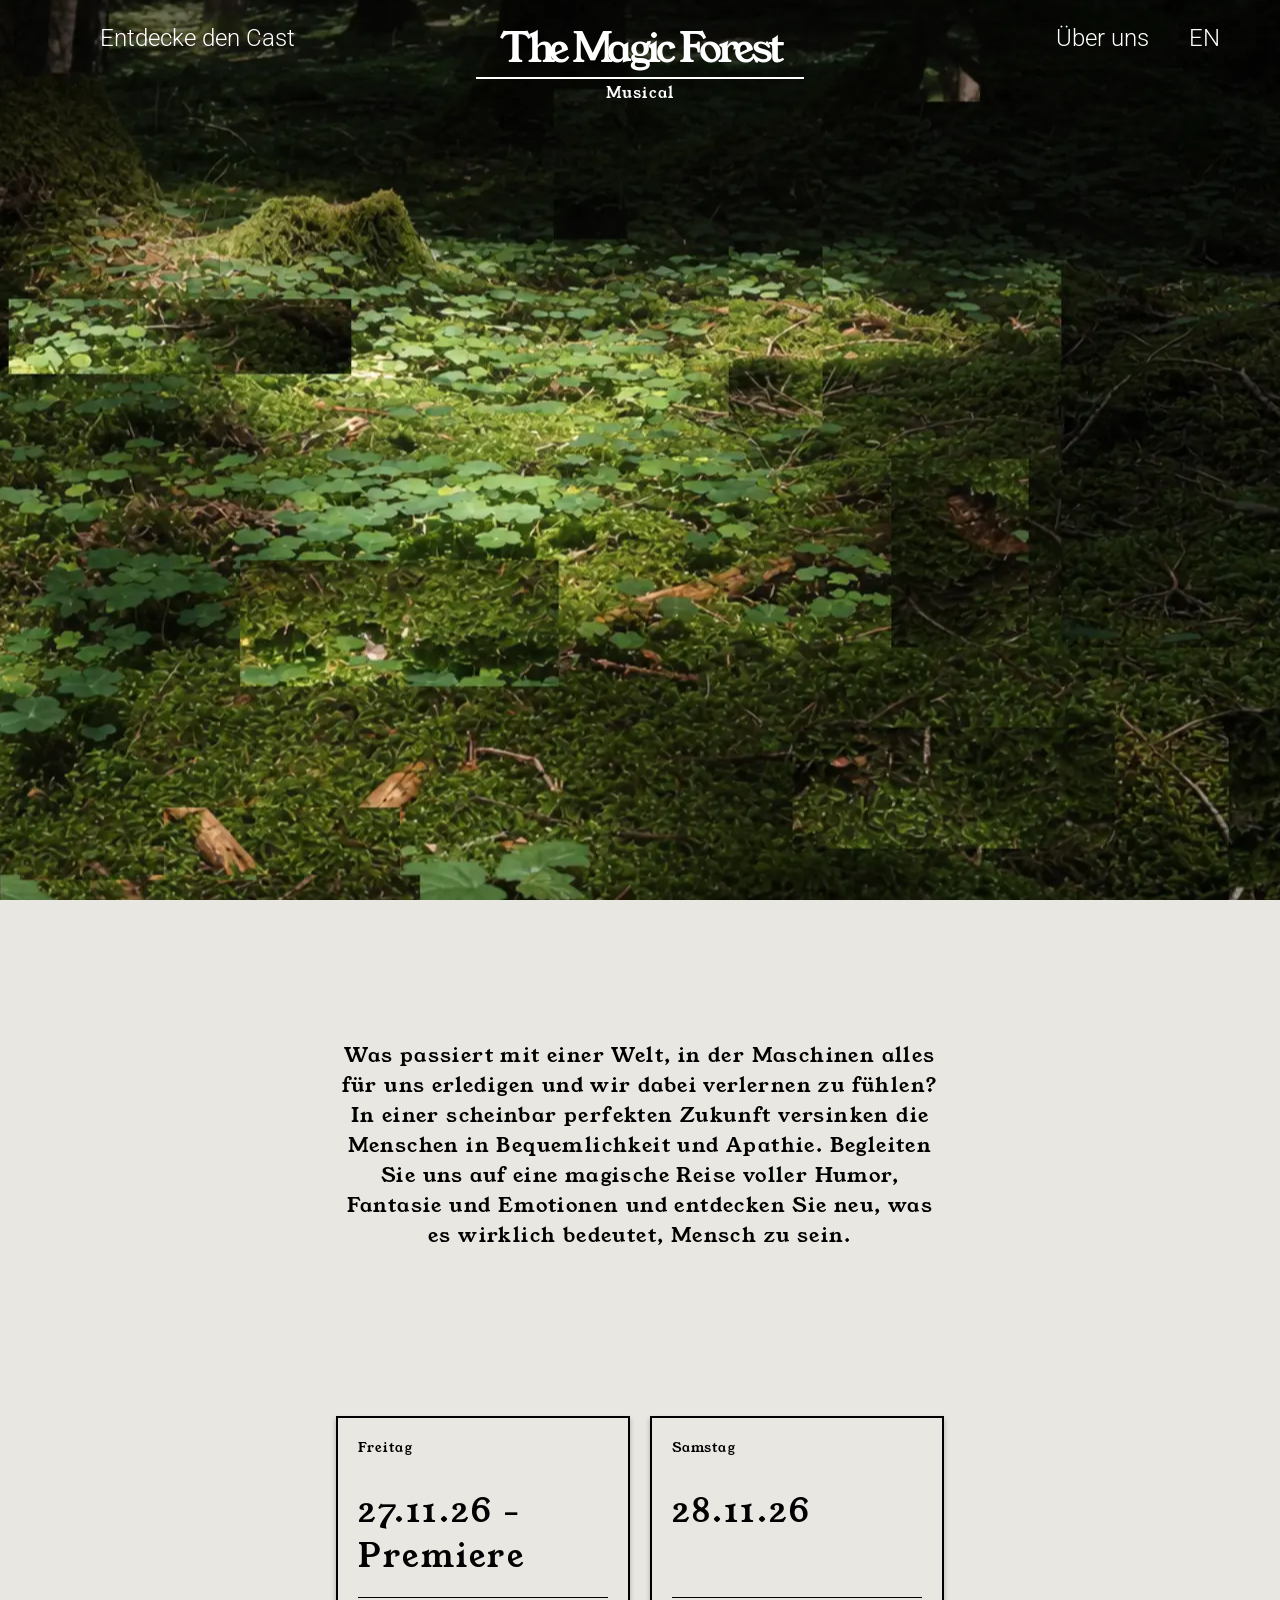
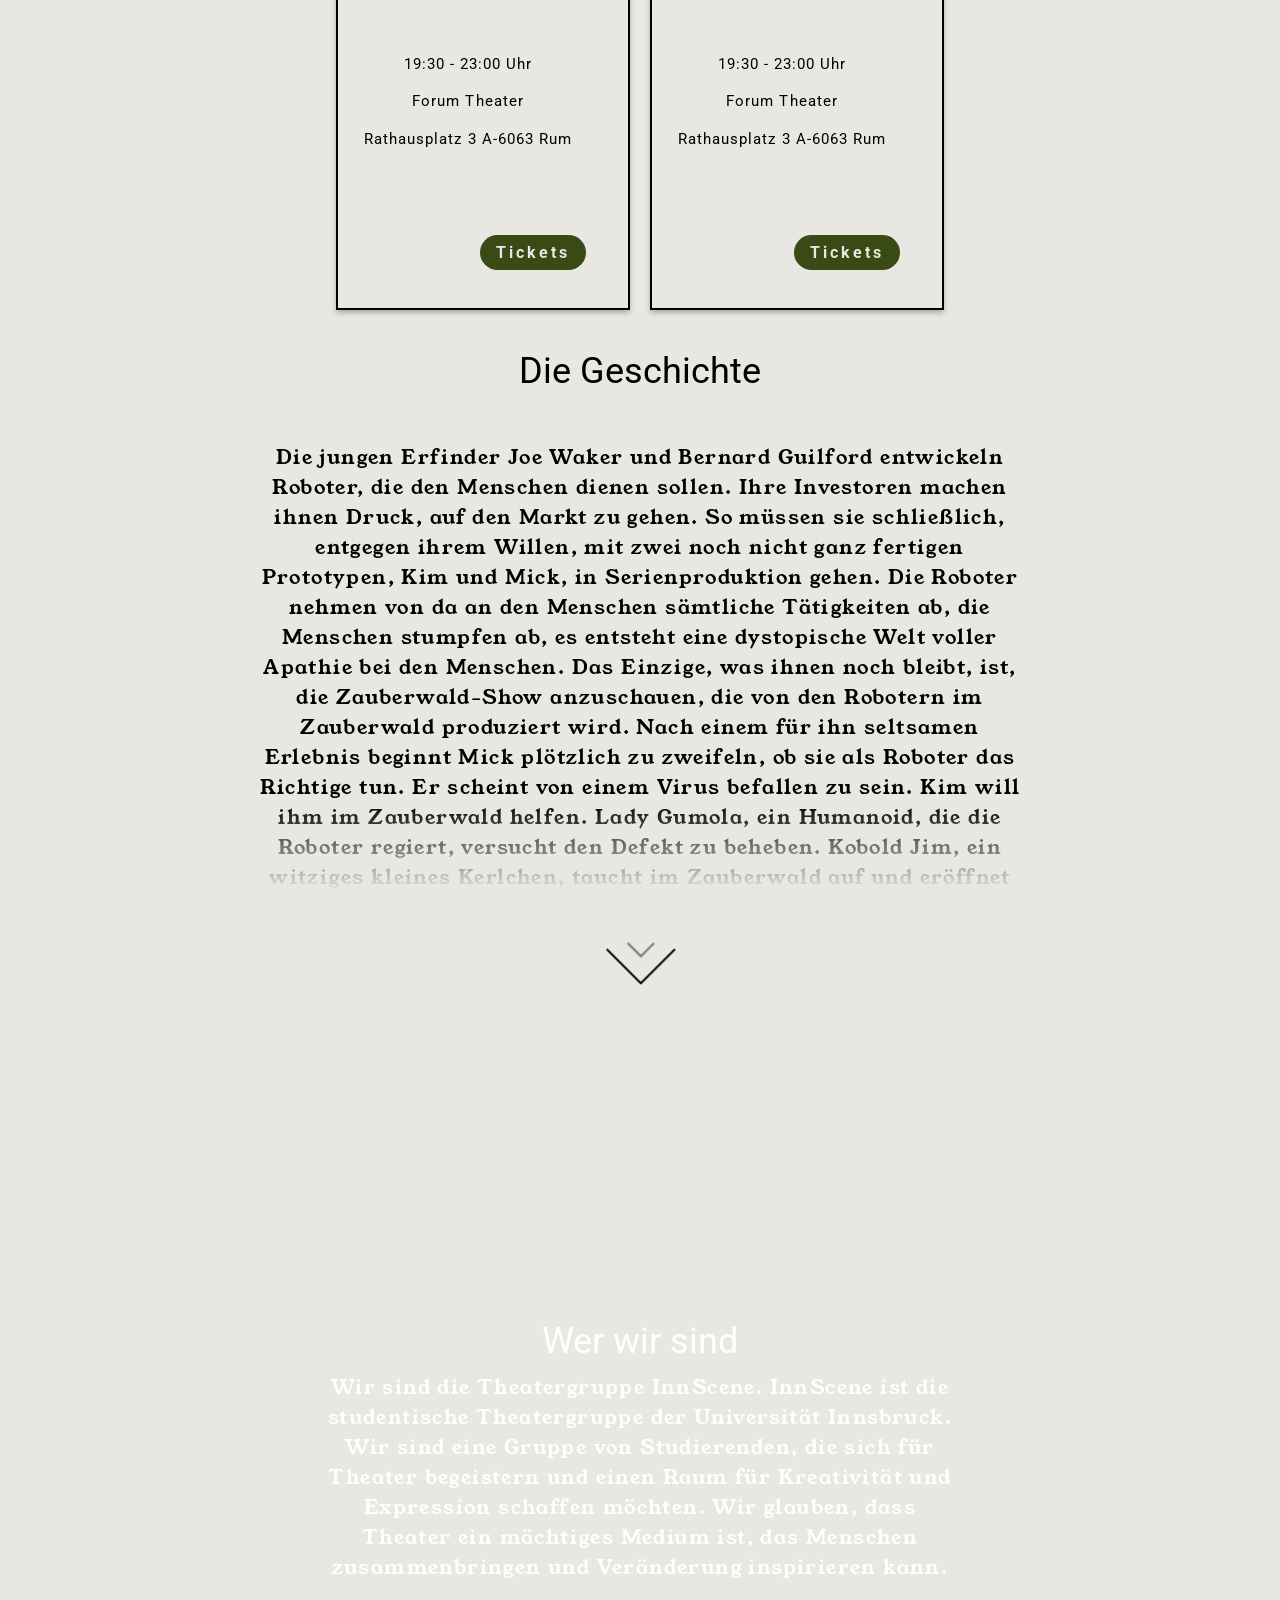
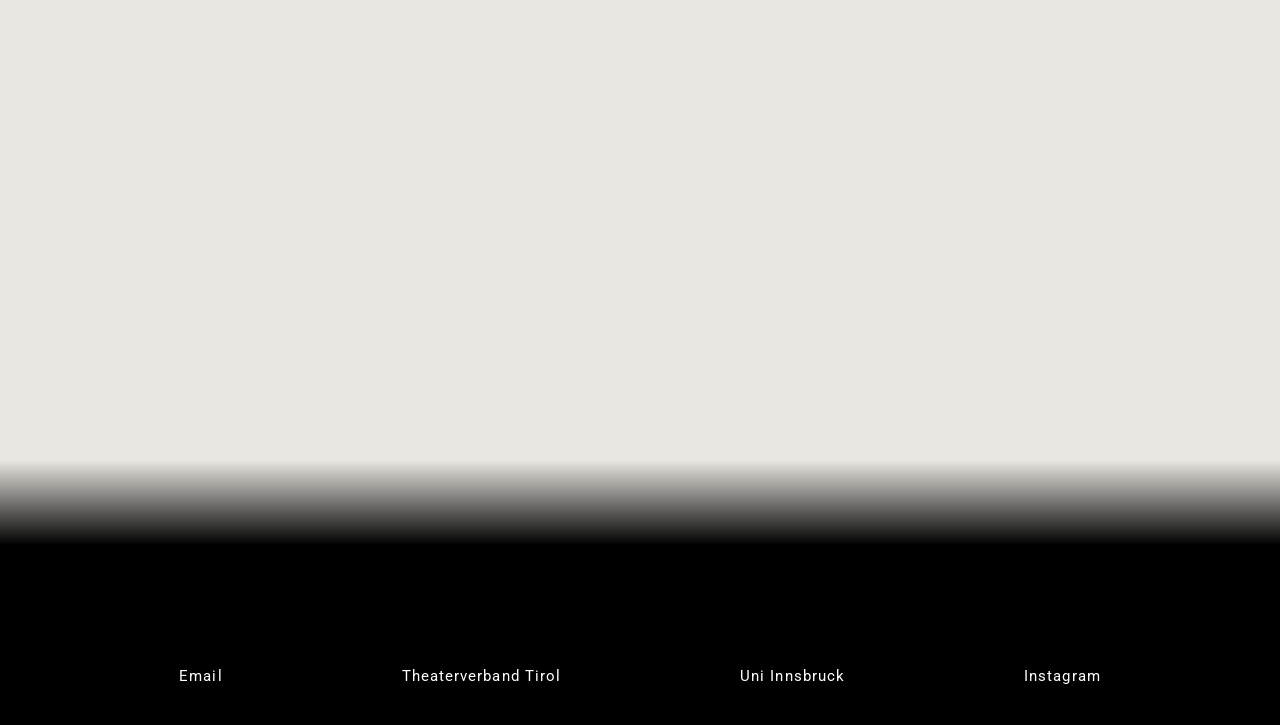
==== commit a74974fd: "changed" ====
--- a/DE/index.html
+++ b/DE/index.html
@@ -55,7 +55,7 @@
                 <div class='day'>Freitag</div>
                 <div class='date'>27.11.26 - Premiere</div>
                 <div class='info'>
-                    <p>18:30 - 23:00 Uhr </p>
+                    <p>19:30 - 23:00 Uhr </p>
                     <p>Forum Theater</p>
                     <p>Rathausplatz 3 A-6063 Rum</p>
                 </div>
@@ -66,7 +66,7 @@
                 <div class='day'>Samstag</div>
                 <div class='date'>28.11.26</div>
                 <div class='info'>
-                    <p>18:30 - 23:00 Uhr </p>
+                    <p>19:30 - 23:00 Uhr </p>
                     <p>Forum Theater</p>
                     <p>Rathausplatz 3 A-6063 Rum</p>
                 </div>
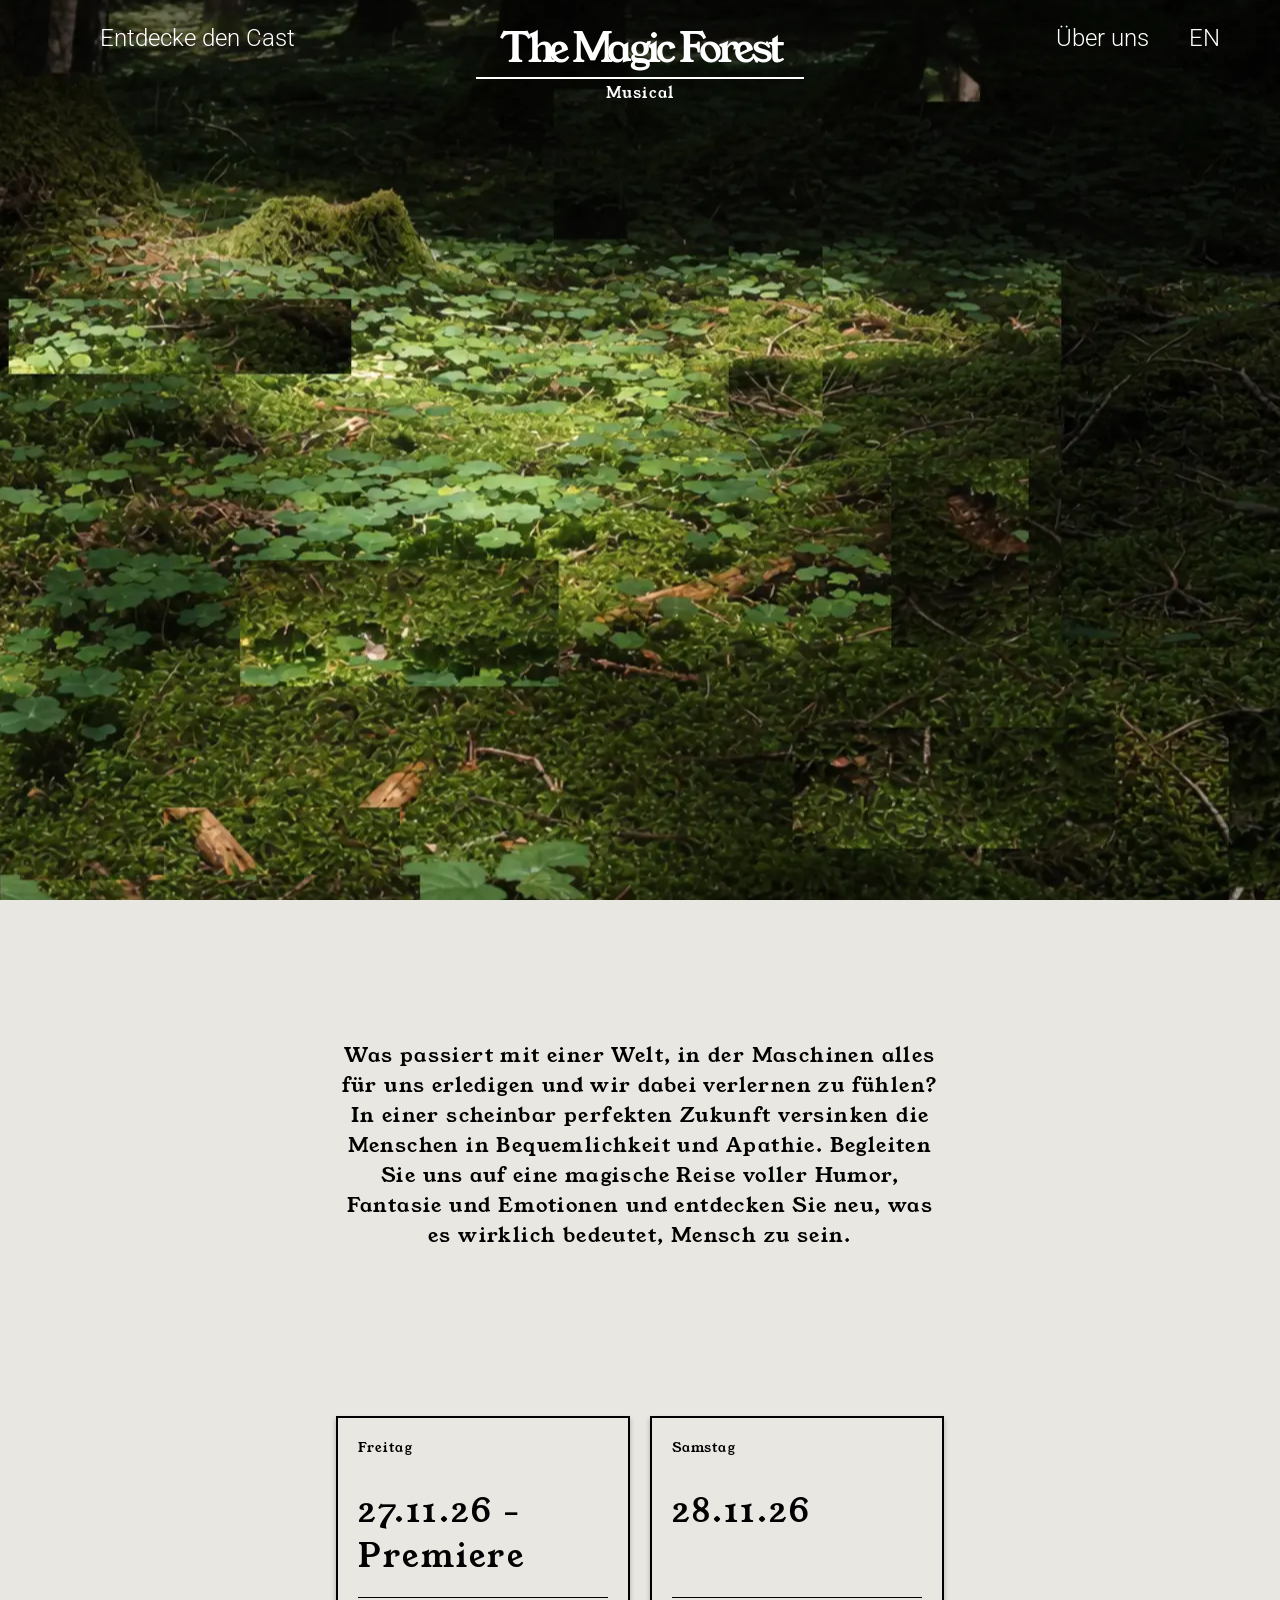
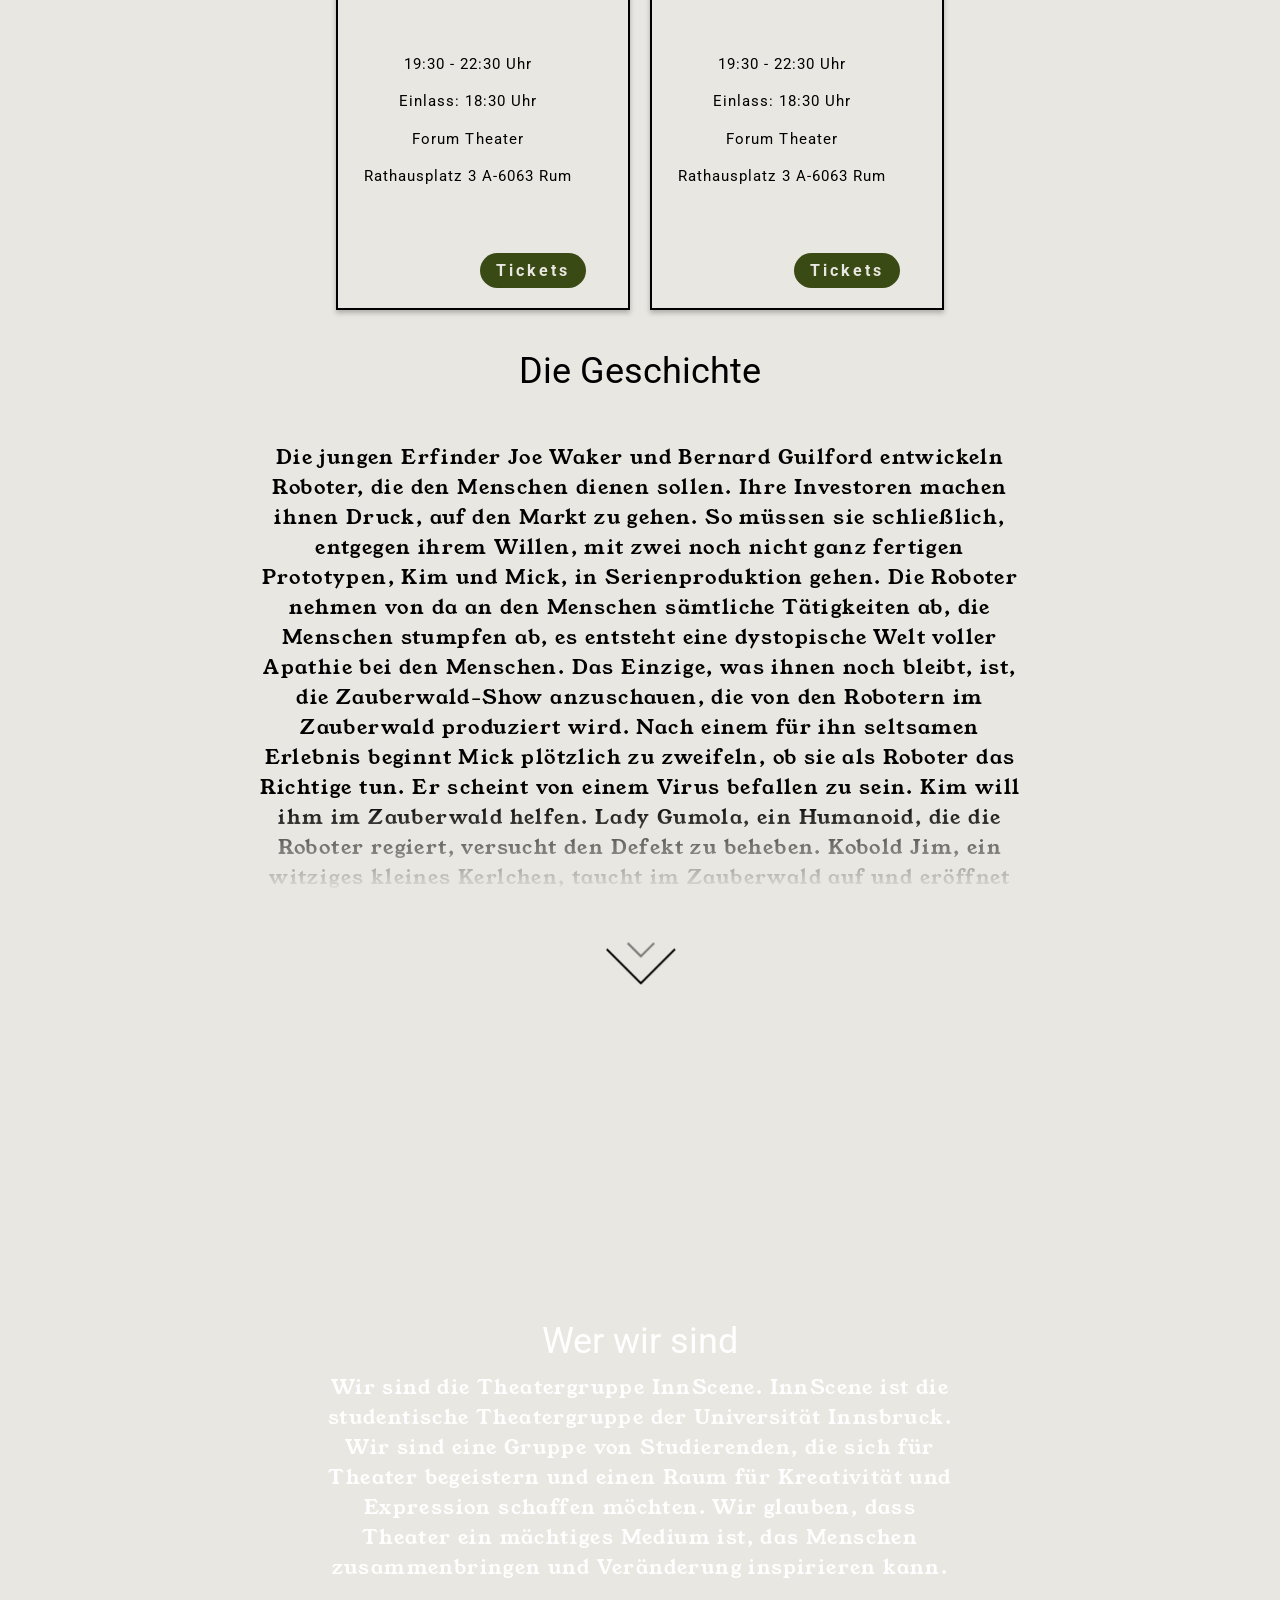
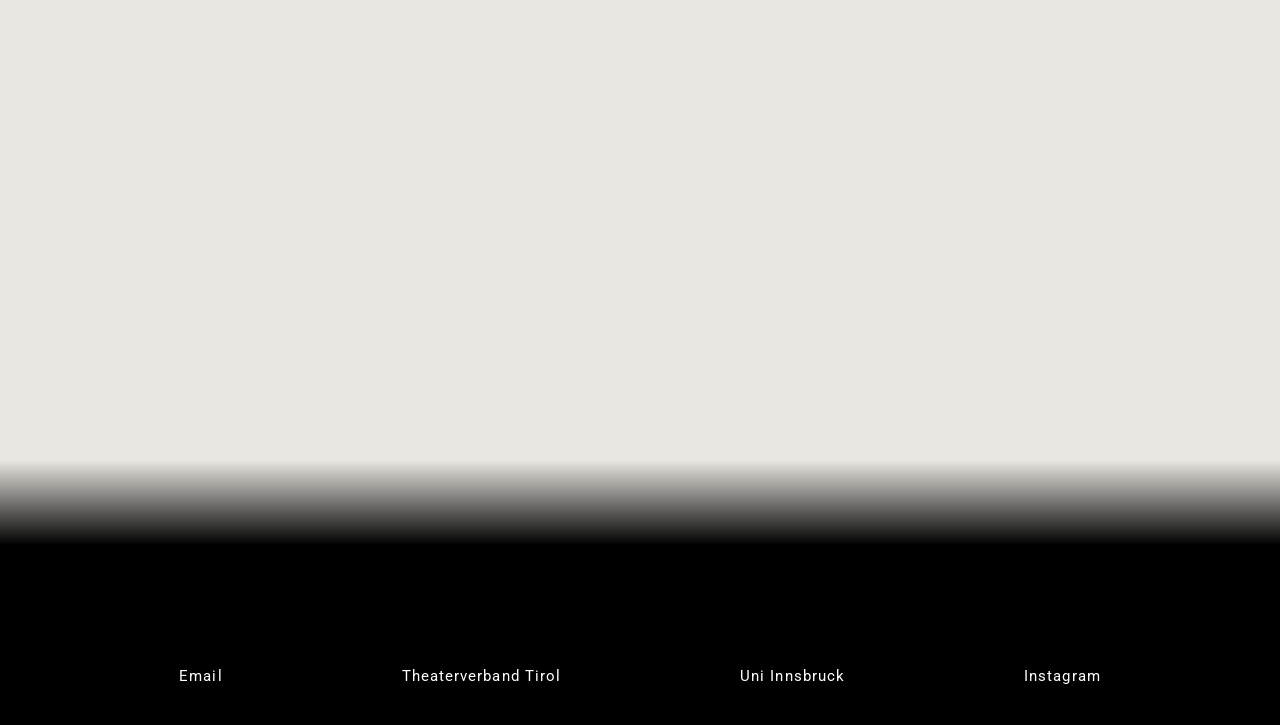
==== commit 0577d1dd: "changed time of entry" ====
--- a/DE/index.html
+++ b/DE/index.html
@@ -55,7 +55,8 @@
                 <div class='day'>Freitag</div>
                 <div class='date'>27.11.26 - Premiere</div>
                 <div class='info'>
-                    <p>19:30 - 23:00 Uhr </p>
+                    <p>19:30 - 22:30 Uhr </p>
+                    <p>Einlass: 18:30 Uhr</p>
                     <p>Forum Theater</p>
                     <p>Rathausplatz 3 A-6063 Rum</p>
                 </div>
@@ -66,7 +67,8 @@
                 <div class='day'>Samstag</div>
                 <div class='date'>28.11.26</div>
                 <div class='info'>
-                    <p>19:30 - 23:00 Uhr </p>
+                    <p>19:30 - 22:30 Uhr </p>
+                    <p>Einlass: 18:30 Uhr</p>
                     <p>Forum Theater</p>
                     <p>Rathausplatz 3 A-6063 Rum</p>
                 </div>
--- a/DE/index_styles.css
+++ b/DE/index_styles.css
@@ -342,7 +342,7 @@
     padding: 0.5em 1em;
     border: none;
     color: var(--primary-color);
-    margin-top: 70px;
+    margin-top: 50px;
     margin-left: 100px;
     font-size: 0.8em;
 }
@@ -662,7 +662,7 @@
 
     .date {
         font-size: 1em;
-        width: auto;
+        width: 20%;
         position: absolute;
         margin-top: 2em;
 
@@ -683,8 +683,8 @@
     .get-tickets {
         font-size: 0.9em;
         padding: 0.5em 1em;
-        margin-top: 50px;
-        margin-left: 20px;
+        margin-top: 25px;
+        margin-left: 40px;
 
     }
 
